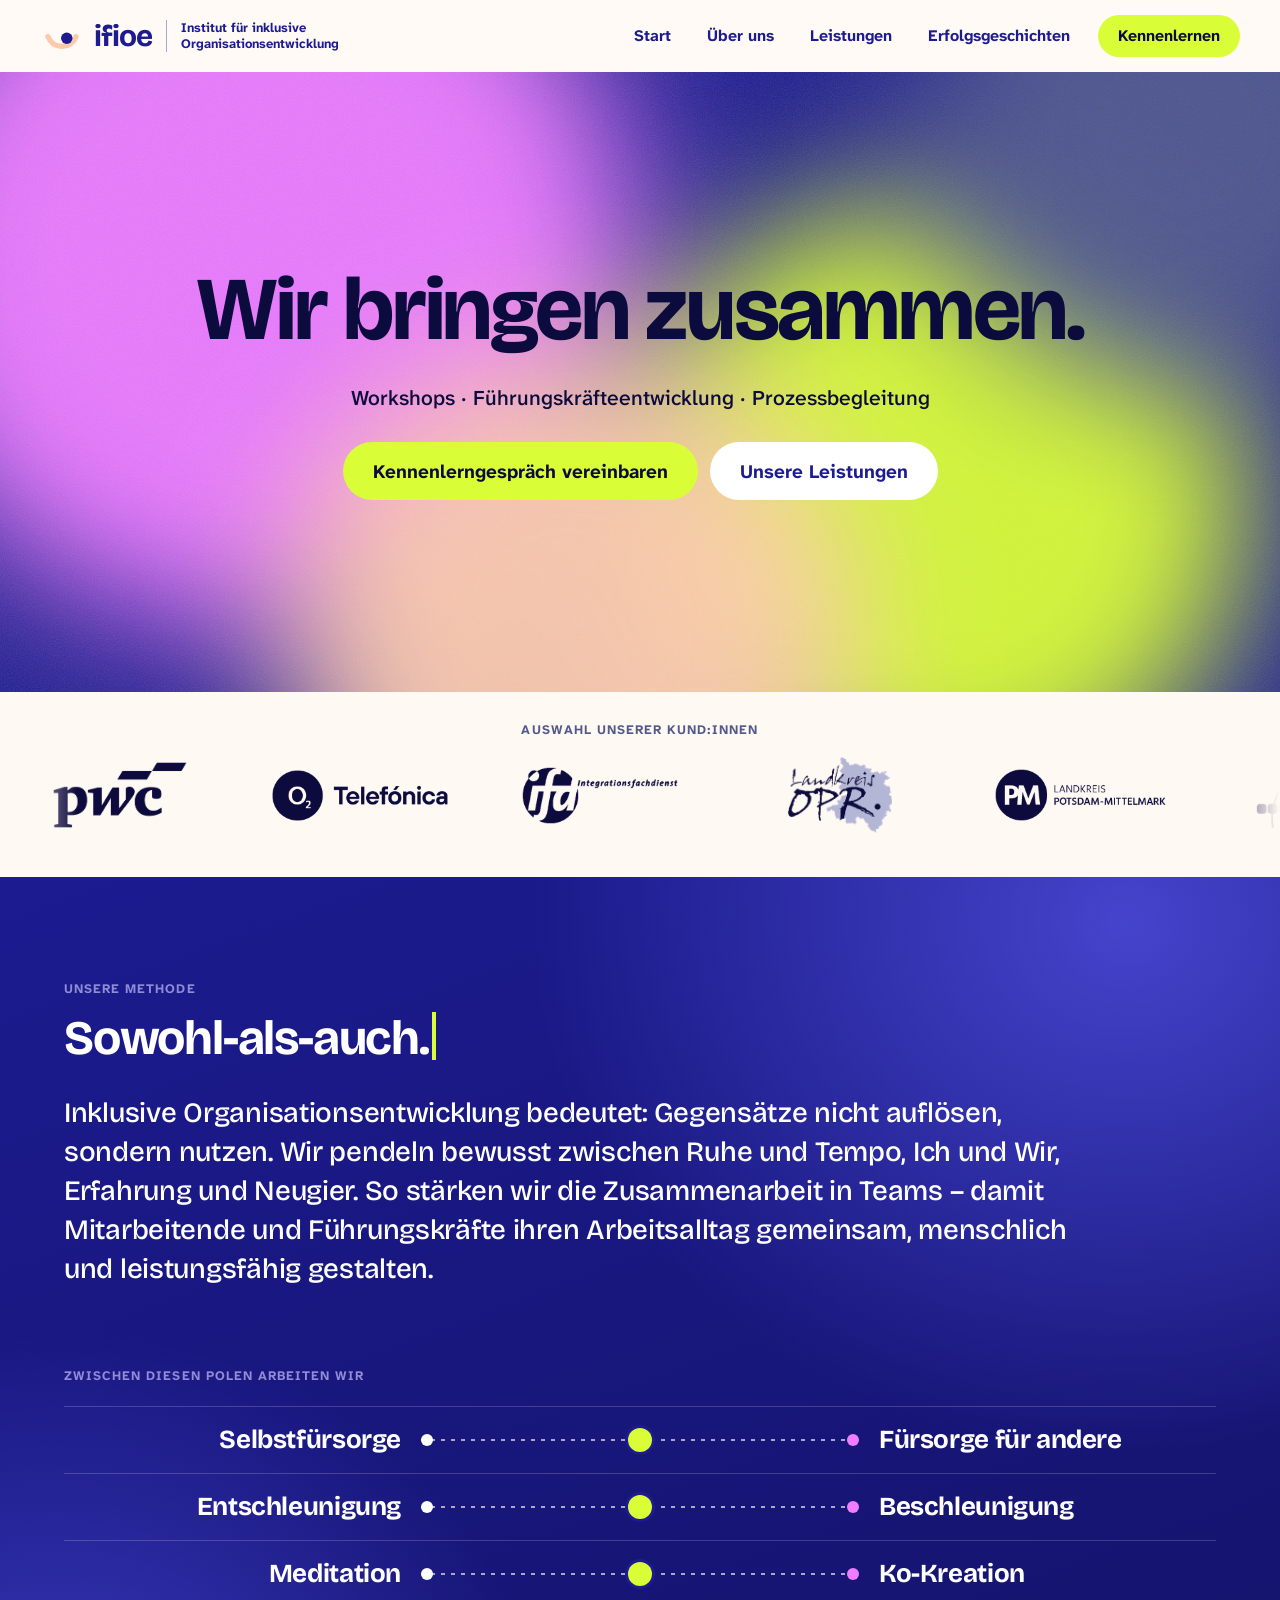
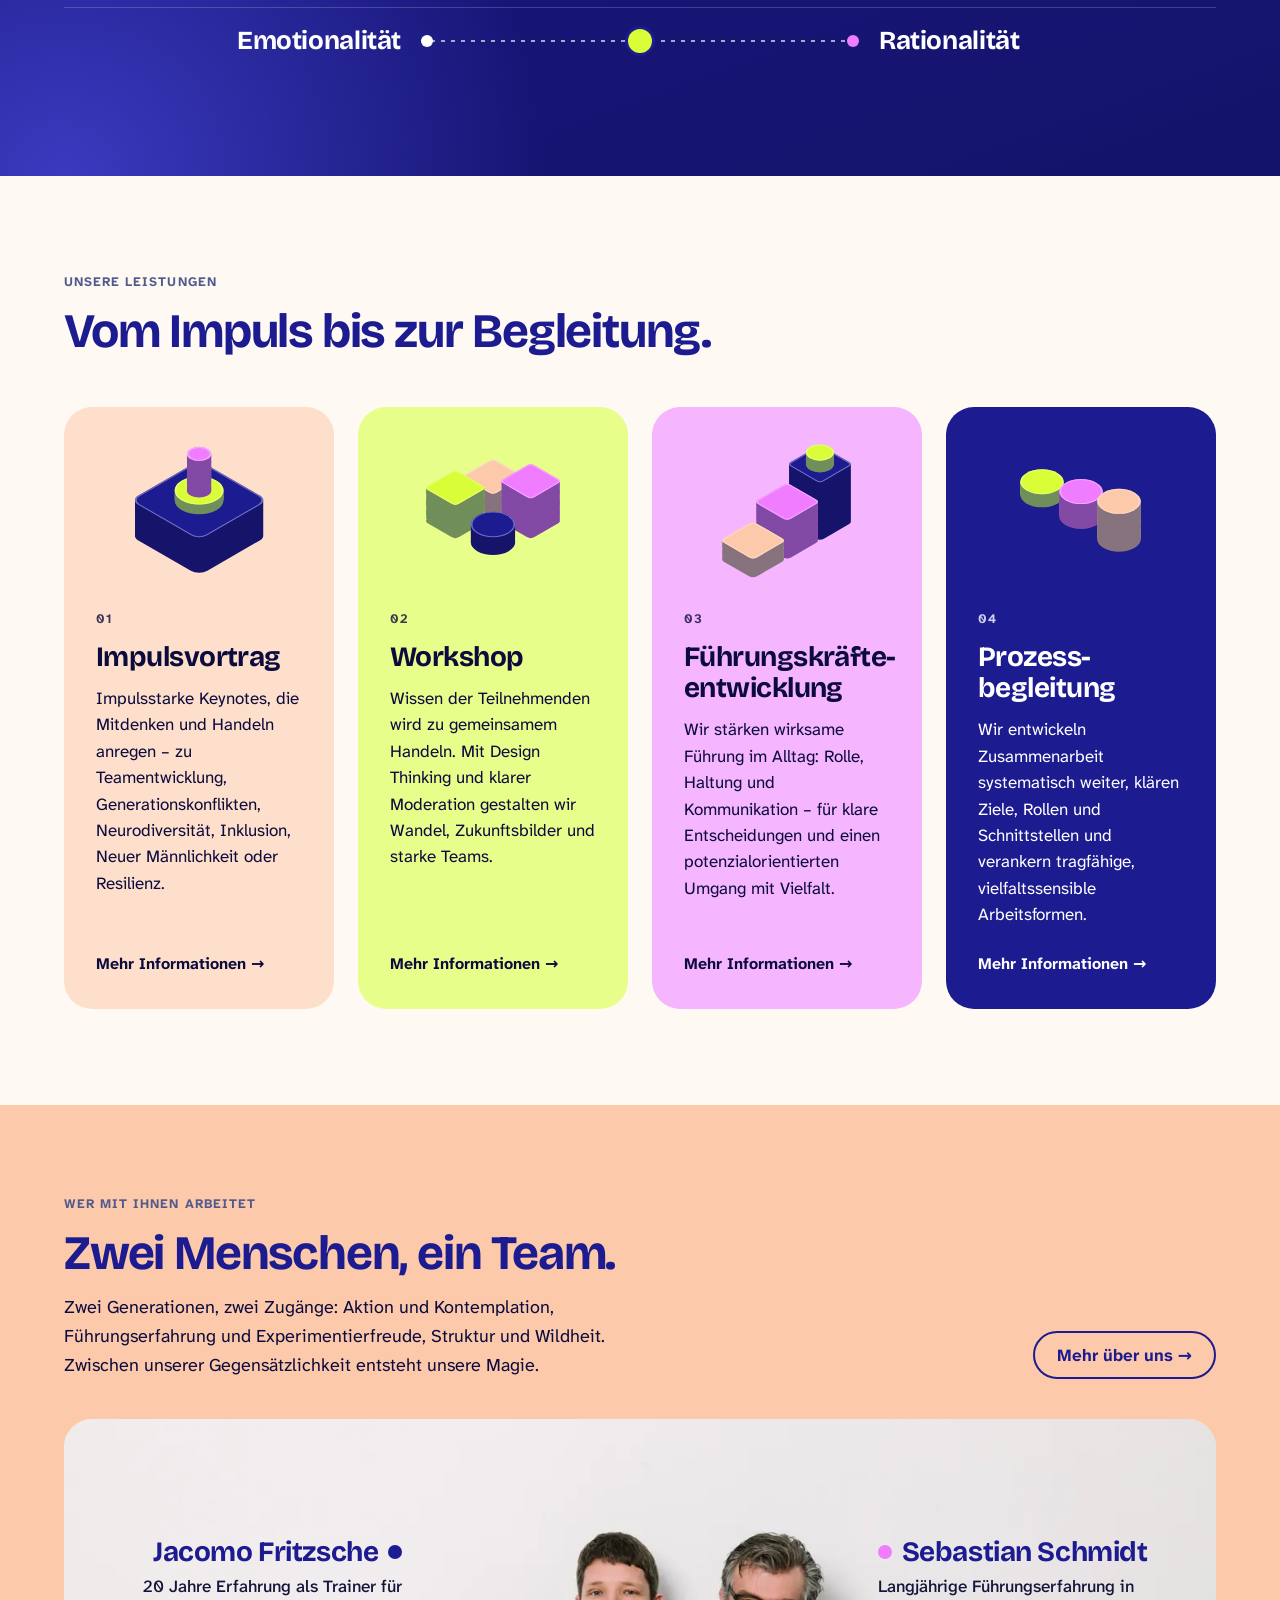
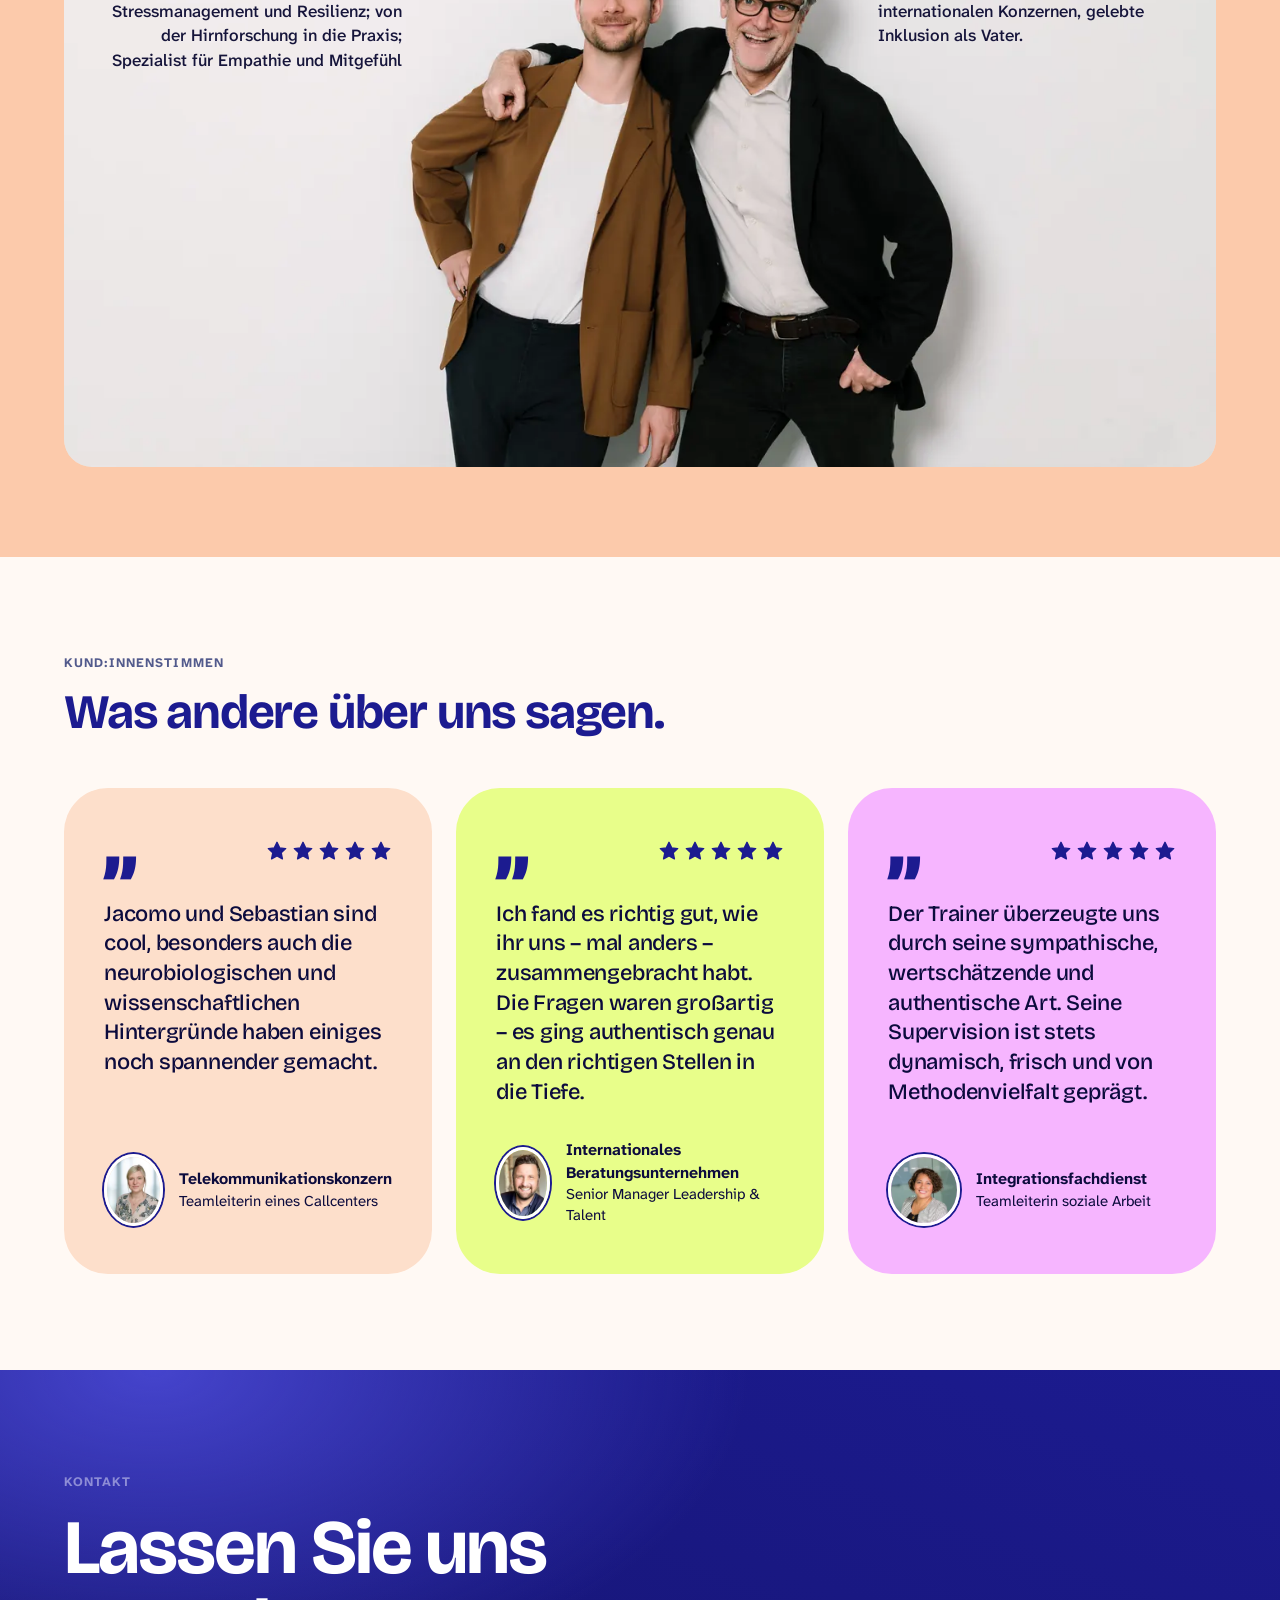
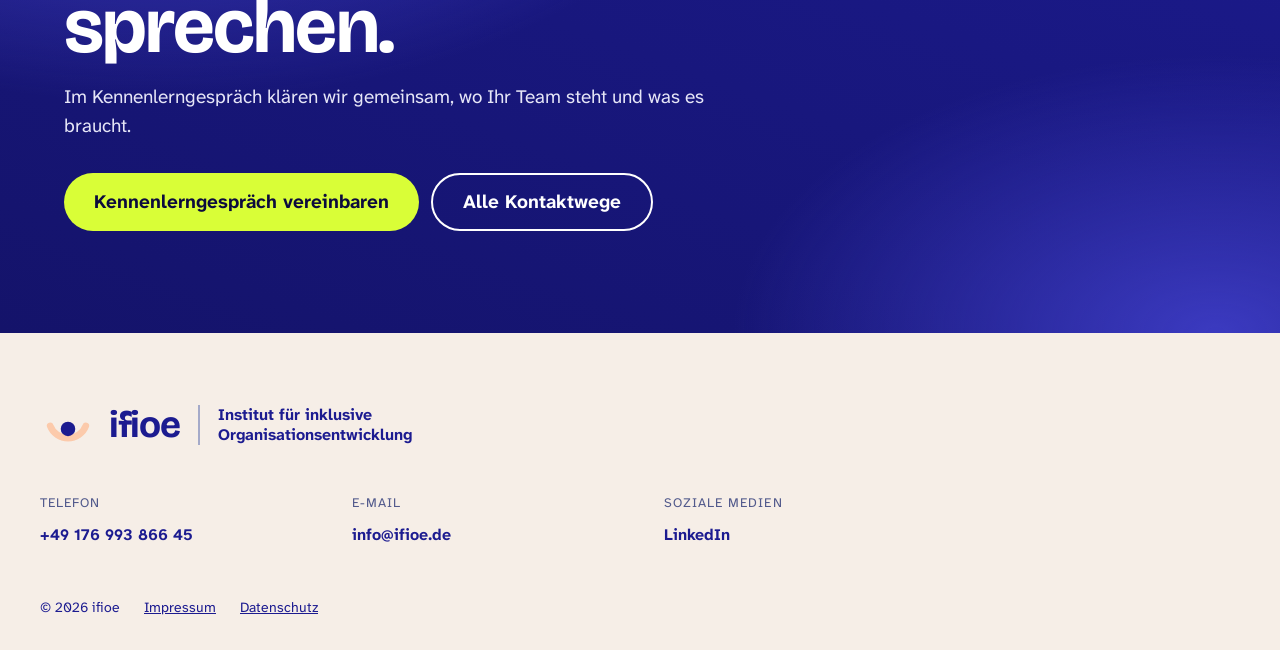
==== index.html @ b8baf7ce "Add files via upload" ====
<!DOCTYPE html>
<html lang="de">
<head>
<meta charset="utf-8">
<meta name="viewport" content="width=device-width, initial-scale=1, viewport-fit=cover">
<title>ifioe – Institut für inklusive Organisationsentwicklung</title>
<meta name="description" content="Workshops, Führungskräfteentwicklung und Prozessbegleitung: ifioe stärkt Zusammenarbeit in Teams – menschlich, inklusiv und neurowissenschaftlich fundiert.">
<link rel="canonical" href="https://ifioe.de/">
<meta name="theme-color" content="#FFF9F4">
<meta property="og:type" content="website">
<meta property="og:locale" content="de_DE">
<meta property="og:site_name" content="ifioe – Institut für inklusive Organisationsentwicklung">
<meta property="og:title" content="ifioe – Institut für inklusive Organisationsentwicklung">
<meta property="og:description" content="Workshops, Führungskräfteentwicklung und Prozessbegleitung: ifioe stärkt Zusammenarbeit in Teams – menschlich, inklusiv und neurowissenschaftlich fundiert.">
<meta property="og:url" content="https://ifioe.de/">
<meta property="og:image" content="https://ifioe.de/og-bild.jpg">
<meta property="og:image:width" content="1200">
<meta property="og:image:height" content="630">
<meta name="twitter:card" content="summary_large_image">
<link rel="icon" href="favicon.svg" type="image/svg+xml">
<link rel="icon" href="favicon-32.png" sizes="32x32" type="image/png">
<link rel="apple-touch-icon" href="apple-touch-icon.png">
<link rel="preload" href="fonts/bricolage-grotesque.woff2" as="font" type="font/woff2" crossorigin>
<link rel="preload" href="fonts/atkinson-hyperlegible-next.woff2" as="font" type="font/woff2" crossorigin>
<link rel="stylesheet" href="css/style.css">
<script>document.documentElement.className+=" js"</script>
<script src="js/main.js" defer></script>
</head>
<body>
<a class="skip" href="#inhalt">Zum Inhalt springen</a>
<div class="site-head">
<header class="site-head__bar">
<a class="brand" href="index.html" aria-label="ifioe – Institut für inklusive Organisationsentwicklung, zur Startseite"><span class="brand__mark"><svg width="44" height="44" viewBox="0 0 100 100" aria-hidden="true" focusable="false" data-logo-anim><path d="M18.2 51.6 A34 34 0 0 0 81.8 51.6" fill="none" stroke="#FCCAAB" stroke-width="12" stroke-linecap="round"/><circle class="ball" cx="50" cy="57" r="13" fill="#1C1B90"/></svg><span class="brand__word">ifioe</span></span><span class="brand__name"><span>Institut für inklusive</span><span>Organisationsentwicklung</span></span></a>
<nav class="nav" aria-label="Hauptmenü"><a href="index.html">Start</a><a href="ueber-uns.html">Über uns</a><a href="leistungen.html">Leistungen</a><a href="erfolgsgeschichten.html">Erfolgsgeschichten</a><a class="nav__cta" href="https://calendly.com/jacomofritzsche/ifioe-kennenlerngespraech" target="_blank" rel="noopener">Kennenlernen</a></nav>
<button type="button" class="menu-btn" aria-expanded="false" aria-controls="mobilmenue" aria-label="Menü öffnen"><svg class="i-open" width="22" height="22" viewBox="0 0 24 24" aria-hidden="true"><path d="M4 7h16M4 12h16M4 17h16" stroke="#fff" stroke-width="2.4" stroke-linecap="round"/></svg><svg class="i-close" style="display:none" width="22" height="22" viewBox="0 0 24 24" aria-hidden="true"><path d="M6 6l12 12M18 6L6 18" stroke="#fff" stroke-width="2.4" stroke-linecap="round"/></svg></button>
</header>
<nav class="mnav" id="mobilmenue" aria-label="Mobiles Menü"><a href="index.html" aria-current="page">Start</a><a href="ueber-uns.html">Über uns</a><a href="leistungen.html">Leistungen</a><a href="erfolgsgeschichten.html">Erfolgsgeschichten</a><a href="kontakt.html">Kontakt</a><a class="btn btn--lime" href="https://calendly.com/jacomofritzsche/ifioe-kennenlerngespraech" target="_blank" rel="noopener">Kennenlernen</a></nav>
</div>
<main id="inhalt">
<section class="hero" aria-label="Willkommen"><div class="mix mix--brand "><div class="mix__blobs" aria-hidden="true"><div class="mix__blob"></div><div class="mix__blob"></div><div class="mix__blob"></div><div class="mix__blob"></div><div class="mix__cursor"></div><div class="mix__grain"></div></div><div class="mix__content"><div class="hero__inner"><h1 aria-label="Wir bringen zusammen."><span class="assemble" aria-hidden="true"><span class="from-left">Wir</span> <span class="from-right">bringen</span> <span class="from-left">zusammen.</span></span></h1><p class="hero__sub"><span class="nw">Workshops ·</span> <span class="nw">Führungskräfteentwicklung ·</span> <span class="nw">Prozessbegleitung</span></p><div class="btn-row"><a class="btn btn--lime" href="https://calendly.com/jacomofritzsche/ifioe-kennenlerngespraech" target="_blank" rel="noopener">Kennenlerngespräch vereinbaren</a><a class="btn btn--white" href="leistungen.html">Unsere Leistungen</a></div></div></div></div></section><section class="logos" aria-label="Kund:innen"><div class="wrap eyebrow">Auswahl unserer Kund:innen</div><div class="marquee"><div class="marquee__track"><div class="marquee__item"><picture><source type="image/webp" srcset="bilder/logos/42780583.webp"><img src="bilder/logos/42780583.png" width="136" height="66" style="width:136px;height:66px" alt="Kundenlogo" loading="lazy" decoding="async"></picture></div><div class="marquee__item"><picture><source type="image/webp" srcset="bilder/logos/0fa2449b.webp"><img src="bilder/logos/0fa2449b.png" width="176" height="51" style="width:176px;height:51px" alt="Kundenlogo" loading="lazy" decoding="async"></picture></div><div class="marquee__item"><picture><source type="image/webp" srcset="bilder/logos/b6c5b4f5.webp"><img src="bilder/logos/b6c5b4f5.png" width="157" height="57" style="width:157px;height:57px" alt="Kundenlogo" loading="lazy" decoding="async"></picture></div><div class="marquee__item"><picture><source type="image/webp" srcset="bilder/logos/opr.webp"><img src="bilder/logos/opr.png" width="105" height="76" style="width:105px;height:76px" alt="Kundenlogo" loading="lazy" decoding="async"></picture></div><div class="marquee__item"><picture><source type="image/webp" srcset="bilder/logos/f6c396aa.webp"><img src="bilder/logos/f6c396aa.png" width="171" height="53" style="width:171px;height:53px" alt="Kundenlogo" loading="lazy" decoding="async"></picture></div><div class="marquee__item"><picture><source type="image/webp" srcset="bilder/logos/a66264f9.webp"><img src="bilder/logos/a66264f9.png" width="130" height="69" style="width:130px;height:69px" alt="Kundenlogo" loading="lazy" decoding="async"></picture></div><div class="marquee__item"><picture><source type="image/webp" srcset="bilder/logos/sfbb.webp"><img src="bilder/logos/sfbb.png" width="125" height="72" style="width:125px;height:72px" alt="Kundenlogo" loading="lazy" decoding="async"></picture></div><div class="marquee__item" aria-hidden="true"><picture><source type="image/webp" srcset="bilder/logos/42780583.webp"><img src="bilder/logos/42780583.png" width="136" height="66" style="width:136px;height:66px" alt="" loading="lazy" decoding="async"></picture></div><div class="marquee__item" aria-hidden="true"><picture><source type="image/webp" srcset="bilder/logos/0fa2449b.webp"><img src="bilder/logos/0fa2449b.png" width="176" height="51" style="width:176px;height:51px" alt="" loading="lazy" decoding="async"></picture></div><div class="marquee__item" aria-hidden="true"><picture><source type="image/webp" srcset="bilder/logos/b6c5b4f5.webp"><img src="bilder/logos/b6c5b4f5.png" width="157" height="57" style="width:157px;height:57px" alt="" loading="lazy" decoding="async"></picture></div><div class="marquee__item" aria-hidden="true"><picture><source type="image/webp" srcset="bilder/logos/opr.webp"><img src="bilder/logos/opr.png" width="105" height="76" style="width:105px;height:76px" alt="" loading="lazy" decoding="async"></picture></div><div class="marquee__item" aria-hidden="true"><picture><source type="image/webp" srcset="bilder/logos/f6c396aa.webp"><img src="bilder/logos/f6c396aa.png" width="171" height="53" style="width:171px;height:53px" alt="" loading="lazy" decoding="async"></picture></div><div class="marquee__item" aria-hidden="true"><picture><source type="image/webp" srcset="bilder/logos/a66264f9.webp"><img src="bilder/logos/a66264f9.png" width="130" height="69" style="width:130px;height:69px" alt="" loading="lazy" decoding="async"></picture></div><div class="marquee__item" aria-hidden="true"><picture><source type="image/webp" srcset="bilder/logos/sfbb.webp"><img src="bilder/logos/sfbb.png" width="125" height="72" style="width:125px;height:72px" alt="" loading="lazy" decoding="async"></picture></div><div class="marquee__item" aria-hidden="true"><picture><source type="image/webp" srcset="bilder/logos/42780583.webp"><img src="bilder/logos/42780583.png" width="136" height="66" style="width:136px;height:66px" alt="" loading="lazy" decoding="async"></picture></div><div class="marquee__item" aria-hidden="true"><picture><source type="image/webp" srcset="bilder/logos/0fa2449b.webp"><img src="bilder/logos/0fa2449b.png" width="176" height="51" style="width:176px;height:51px" alt="" loading="lazy" decoding="async"></picture></div><div class="marquee__item" aria-hidden="true"><picture><source type="image/webp" srcset="bilder/logos/b6c5b4f5.webp"><img src="bilder/logos/b6c5b4f5.png" width="157" height="57" style="width:157px;height:57px" alt="" loading="lazy" decoding="async"></picture></div><div class="marquee__item" aria-hidden="true"><picture><source type="image/webp" srcset="bilder/logos/opr.webp"><img src="bilder/logos/opr.png" width="105" height="76" style="width:105px;height:76px" alt="" loading="lazy" decoding="async"></picture></div><div class="marquee__item" aria-hidden="true"><picture><source type="image/webp" srcset="bilder/logos/f6c396aa.webp"><img src="bilder/logos/f6c396aa.png" width="171" height="53" style="width:171px;height:53px" alt="" loading="lazy" decoding="async"></picture></div><div class="marquee__item" aria-hidden="true"><picture><source type="image/webp" srcset="bilder/logos/a66264f9.webp"><img src="bilder/logos/a66264f9.png" width="130" height="69" style="width:130px;height:69px" alt="" loading="lazy" decoding="async"></picture></div><div class="marquee__item" aria-hidden="true"><picture><source type="image/webp" srcset="bilder/logos/sfbb.webp"><img src="bilder/logos/sfbb.png" width="125" height="72" style="width:125px;height:72px" alt="" loading="lazy" decoding="async"></picture></div><div class="marquee__item" aria-hidden="true"><picture><source type="image/webp" srcset="bilder/logos/42780583.webp"><img src="bilder/logos/42780583.png" width="136" height="66" style="width:136px;height:66px" alt="" loading="lazy" decoding="async"></picture></div><div class="marquee__item" aria-hidden="true"><picture><source type="image/webp" srcset="bilder/logos/0fa2449b.webp"><img src="bilder/logos/0fa2449b.png" width="176" height="51" style="width:176px;height:51px" alt="" loading="lazy" decoding="async"></picture></div><div class="marquee__item" aria-hidden="true"><picture><source type="image/webp" srcset="bilder/logos/b6c5b4f5.webp"><img src="bilder/logos/b6c5b4f5.png" width="157" height="57" style="width:157px;height:57px" alt="" loading="lazy" decoding="async"></picture></div><div class="marquee__item" aria-hidden="true"><picture><source type="image/webp" srcset="bilder/logos/opr.webp"><img src="bilder/logos/opr.png" width="105" height="76" style="width:105px;height:76px" alt="" loading="lazy" decoding="async"></picture></div><div class="marquee__item" aria-hidden="true"><picture><source type="image/webp" srcset="bilder/logos/f6c396aa.webp"><img src="bilder/logos/f6c396aa.png" width="171" height="53" style="width:171px;height:53px" alt="" loading="lazy" decoding="async"></picture></div><div class="marquee__item" aria-hidden="true"><picture><source type="image/webp" srcset="bilder/logos/a66264f9.webp"><img src="bilder/logos/a66264f9.png" width="130" height="69" style="width:130px;height:69px" alt="" loading="lazy" decoding="async"></picture></div><div class="marquee__item" aria-hidden="true"><picture><source type="image/webp" srcset="bilder/logos/sfbb.webp"><img src="bilder/logos/sfbb.png" width="125" height="72" style="width:125px;height:72px" alt="" loading="lazy" decoding="async"></picture></div></div></div></section><section class="method" aria-labelledby="methode-h">
<div class="wrap method__inner">
<div class="stack g12"><div class="eyebrow eyebrow--light">Unsere Methode</div>
<h2 class="h2" id="methode-h"><span class="tw" data-typewriter="Sowohl-als-auch."><span class="tw__ghost" aria-hidden="true">Sowohl-als-auch.</span><span class="tw__live" aria-hidden="true"><span class="tw__text">Sowohl-als-auch.</span><span class="tw__cursor"></span></span><span class="skip-sr" style="position:absolute;width:1px;height:1px;overflow:hidden;clip:rect(0 0 0 0)">Sowohl-als-auch.</span></span></h2></div>
<p class="method__text">Inklusive Organisationsentwicklung bedeutet: Gegensätze nicht auflösen, sondern nutzen. Wir pendeln bewusst zwischen Ruhe und Tempo, Ich und Wir, Erfahrung und Neugier. So stärken wir die Zusammenarbeit in Teams – damit Mitarbeitende und Führungskräfte ihren Arbeitsalltag gemeinsam, menschlich und leistungsfähig gestalten.</p>
<div><div class="eyebrow eyebrow--light poles__head">Zwischen diesen Polen arbeiten wir</div><div class="pole"><span class="pole__l">Selbstfürsorge</span><div class="track"><div class="track__line"></div><div class="track__end track__end--l"></div><div class="track__end track__end--r"></div><div class="track__run" style="animation-delay:-0.00s"><div class="track__dot"></div></div></div><span class="pole__r">Fürsorge für andere</span></div><div class="pole"><span class="pole__l">Entschleunigung</span><div class="track"><div class="track__line"></div><div class="track__end track__end--l"></div><div class="track__end track__end--r"></div><div class="track__run" style="animation-delay:-1.78s"><div class="track__dot"></div></div></div><span class="pole__r">Beschleunigung</span></div><div class="pole"><span class="pole__l">Meditation</span><div class="track"><div class="track__line"></div><div class="track__end track__end--l"></div><div class="track__end track__end--r"></div><div class="track__run" style="animation-delay:-3.44s"><div class="track__dot"></div></div></div><span class="pole__r">Ko-Kreation</span></div><div class="pole"><span class="pole__l">Emotionalität</span><div class="track"><div class="track__line"></div><div class="track__end track__end--l"></div><div class="track__end track__end--r"></div><div class="track__run" style="animation-delay:-5.00s"><div class="track__dot"></div></div></div><span class="pole__r">Rationalität</span></div></div>
</div></section><section class="wrap services" aria-labelledby="leistungen-h">
<div class="stack g12"><div class="eyebrow">Unsere Leistungen</div><h2 class="h2" id="leistungen-h">Vom Impuls bis zur Begleitung.</h2></div>
<div class="cards"><a class="card" href="leistungen.html#vortraege" style="background:#FDDFCB;color:#0C0B3D">
<div class="card__icon"><div data-iso="vortrag" data-size="150"></div></div>
<div class="card__body"><div class="card__n">01</div><h3 class="card__title">Impulsvortrag</h3><p class="card__text">Impulsstarke Keynotes, die Mitdenken und Handeln anregen – zu Teamentwicklung, Generationskonflikten, Neurodiversität, Inklusion, Neuer Männlichkeit oder Resilienz.</p><div class="card__more">Mehr Informationen →</div></div></a><a class="card" href="leistungen.html#workshop" style="background:#E8FE8A;color:#0C0B3D">
<div class="card__icon"><div data-iso="workshop" data-size="150"></div></div>
<div class="card__body"><div class="card__n">02</div><h3 class="card__title">Workshop</h3><p class="card__text">Wissen der Teilnehmenden wird zu gemeinsamem Handeln. Mit Design Thinking und klarer Moderation gestalten wir Wandel, Zukunftsbilder und starke Teams.</p><div class="card__more">Mehr Informationen →</div></div></a><a class="card" href="leistungen.html#fuehrung" style="background:#F6B5FF;color:#0C0B3D">
<div class="card__icon"><div data-iso="fuehrung" data-size="150"></div></div>
<div class="card__body"><div class="card__n">03</div><h3 class="card__title">Führungskräfte&shy;entwicklung</h3><p class="card__text">Wir stärken wirksame Führung im Alltag: Rolle, Haltung und Kommunikation – für klare Entscheidungen und einen potenzialorientierten Umgang mit Vielfalt.</p><div class="card__more">Mehr Informationen →</div></div></a><a class="card" href="leistungen.html#prozess" style="background:#1C1B90;color:#FFFFFF">
<div class="card__icon"><div data-iso="prozess" data-size="150"></div></div>
<div class="card__body"><div class="card__n">04</div><h3 class="card__title">Prozess&shy;begleitung</h3><p class="card__text">Wir entwickeln Zusammenarbeit systematisch weiter, klären Ziele, Rollen und Schnittstellen und verankern tragfähige, vielfaltssensible Arbeitsformen.</p><div class="card__more">Mehr Informationen →</div></div></a></div></section><section class="team" aria-labelledby="team-h">
<div class="wrap team__inner">
<div class="team__head"><div class="team__lead stack g12"><div class="eyebrow">Wer mit Ihnen arbeitet</div><h2 class="h2" id="team-h">Zwei Menschen, ein Team.</h2>
<p>Zwei Generationen, zwei Zugänge: Aktion und Kontemplation, Führungserfahrung und Experimentierfreude, Struktur und Wildheit. Zwischen unserer Gegensätzlichkeit entsteht unsere Magie.</p></div>
<a class="btn btn--outline btn--sm" href="ueber-uns.html">Mehr über uns →</a></div>
<figure class="team__fig"><div class="team__photo"><picture><source type="image/webp" srcset="bilder/team/team-800.webp 800w, bilder/team/team-1400.webp 1400w, bilder/team/team-2200.webp 2200w" sizes="(max-width: 1248px) 100vw, 1152px"><img src="bilder/team/team-800.jpg" srcset="bilder/team/team-800.jpg 800w, bilder/team/team-1400.jpg 1400w, bilder/team/team-2200.jpg 2200w" sizes="(max-width: 1248px) 100vw, 1152px" width="2200" height="1238" alt="Jacomo Fritzsche und Sebastian Schmidt" loading="lazy" decoding="async"></picture></div>
<div class="team__people">
<div class="team__who team__who--l fly fly--l"><div class="team__name"><i style="background:#1C1B90"></i><b>Jacomo Fritzsche</b></div><span>20 Jahre Erfahrung als Trainer für Stressmanagement und Resilienz; von der Hirnforschung in die Praxis; Spezialist für Empathie und Mitgefühl</span></div>
<div class="team__who team__who--r fly fly--r"><div class="team__name"><i style="background:#F07DFF"></i><b>Sebastian Schmidt</b></div><span>Langjährige Führungserfahrung in internationalen Konzernen, gelebte Inklusion als Vater.</span></div>
</div></figure>
</div></section><section class="wrap quotes" aria-labelledby="stimmen-h">
<div class="stack g12"><div class="eyebrow">Kund:innenstimmen</div><h2 class="h2" id="stimmen-h">Was andere über uns sagen.</h2></div>
<div class="quote-grid"><figure class="quote" style="background:#FDDFCB">
<div class="quote__top"><div class="quote__mark" aria-hidden="true">„</div><div class="quote__stars" role="img" aria-label="5 von 5 Sternen"><svg width="22" height="22" viewBox="0 0 24 24" aria-hidden="true"><path d="M12 2.5l2.9 6.1 6.6.8-4.9 4.6 1.3 6.6L12 17.3l-5.9 3.3 1.3-6.6-4.9-4.6 6.6-.8z" fill="#1C1B90" stroke="#1C1B90" stroke-width="1.5" stroke-linejoin="round"/></svg><svg width="22" height="22" viewBox="0 0 24 24" aria-hidden="true"><path d="M12 2.5l2.9 6.1 6.6.8-4.9 4.6 1.3 6.6L12 17.3l-5.9 3.3 1.3-6.6-4.9-4.6 6.6-.8z" fill="#1C1B90" stroke="#1C1B90" stroke-width="1.5" stroke-linejoin="round"/></svg><svg width="22" height="22" viewBox="0 0 24 24" aria-hidden="true"><path d="M12 2.5l2.9 6.1 6.6.8-4.9 4.6 1.3 6.6L12 17.3l-5.9 3.3 1.3-6.6-4.9-4.6 6.6-.8z" fill="#1C1B90" stroke="#1C1B90" stroke-width="1.5" stroke-linejoin="round"/></svg><svg width="22" height="22" viewBox="0 0 24 24" aria-hidden="true"><path d="M12 2.5l2.9 6.1 6.6.8-4.9 4.6 1.3 6.6L12 17.3l-5.9 3.3 1.3-6.6-4.9-4.6 6.6-.8z" fill="#1C1B90" stroke="#1C1B90" stroke-width="1.5" stroke-linejoin="round"/></svg><svg width="22" height="22" viewBox="0 0 24 24" aria-hidden="true"><path d="M12 2.5l2.9 6.1 6.6.8-4.9 4.6 1.3 6.6L12 17.3l-5.9 3.3 1.3-6.6-4.9-4.6 6.6-.8z" fill="#1C1B90" stroke="#1C1B90" stroke-width="1.5" stroke-linejoin="round"/></svg></div></div>
<blockquote>Jacomo und Sebastian sind cool, besonders auch die neurobiologischen und wissenschaftlichen Hintergründe haben einiges noch spannender gemacht.</blockquote>
<figcaption><picture><source type="image/webp" srcset="bilder/kunden/kundin-blond-160.webp"><img src="bilder/kunden/kundin-blond-160.jpg" width="72" height="72" alt="" loading="lazy" decoding="async"></picture><span><b>Telekommunikationskonzern</b>Teamleiterin eines Callcenters</span></figcaption></figure><figure class="quote" style="background:#E8FE8A">
<div class="quote__top"><div class="quote__mark" aria-hidden="true">„</div><div class="quote__stars" role="img" aria-label="5 von 5 Sternen"><svg width="22" height="22" viewBox="0 0 24 24" aria-hidden="true"><path d="M12 2.5l2.9 6.1 6.6.8-4.9 4.6 1.3 6.6L12 17.3l-5.9 3.3 1.3-6.6-4.9-4.6 6.6-.8z" fill="#1C1B90" stroke="#1C1B90" stroke-width="1.5" stroke-linejoin="round"/></svg><svg width="22" height="22" viewBox="0 0 24 24" aria-hidden="true"><path d="M12 2.5l2.9 6.1 6.6.8-4.9 4.6 1.3 6.6L12 17.3l-5.9 3.3 1.3-6.6-4.9-4.6 6.6-.8z" fill="#1C1B90" stroke="#1C1B90" stroke-width="1.5" stroke-linejoin="round"/></svg><svg width="22" height="22" viewBox="0 0 24 24" aria-hidden="true"><path d="M12 2.5l2.9 6.1 6.6.8-4.9 4.6 1.3 6.6L12 17.3l-5.9 3.3 1.3-6.6-4.9-4.6 6.6-.8z" fill="#1C1B90" stroke="#1C1B90" stroke-width="1.5" stroke-linejoin="round"/></svg><svg width="22" height="22" viewBox="0 0 24 24" aria-hidden="true"><path d="M12 2.5l2.9 6.1 6.6.8-4.9 4.6 1.3 6.6L12 17.3l-5.9 3.3 1.3-6.6-4.9-4.6 6.6-.8z" fill="#1C1B90" stroke="#1C1B90" stroke-width="1.5" stroke-linejoin="round"/></svg><svg width="22" height="22" viewBox="0 0 24 24" aria-hidden="true"><path d="M12 2.5l2.9 6.1 6.6.8-4.9 4.6 1.3 6.6L12 17.3l-5.9 3.3 1.3-6.6-4.9-4.6 6.6-.8z" fill="#1C1B90" stroke="#1C1B90" stroke-width="1.5" stroke-linejoin="round"/></svg></div></div>
<blockquote>Ich fand es richtig gut, wie ihr uns – mal anders – zusammengebracht habt. Die Fragen waren großartig – es ging authentisch genau an den richtigen Stellen in die Tiefe.</blockquote>
<figcaption><picture><source type="image/webp" srcset="bilder/kunden/kunde-bart-160.webp"><img src="bilder/kunden/kunde-bart-160.jpg" width="72" height="72" alt="" loading="lazy" decoding="async"></picture><span><b>Internationales Beratungsunternehmen</b>Senior Manager Leadership &amp; Talent</span></figcaption></figure><figure class="quote" style="background:#F6B5FF">
<div class="quote__top"><div class="quote__mark" aria-hidden="true">„</div><div class="quote__stars" role="img" aria-label="5 von 5 Sternen"><svg width="22" height="22" viewBox="0 0 24 24" aria-hidden="true"><path d="M12 2.5l2.9 6.1 6.6.8-4.9 4.6 1.3 6.6L12 17.3l-5.9 3.3 1.3-6.6-4.9-4.6 6.6-.8z" fill="#1C1B90" stroke="#1C1B90" stroke-width="1.5" stroke-linejoin="round"/></svg><svg width="22" height="22" viewBox="0 0 24 24" aria-hidden="true"><path d="M12 2.5l2.9 6.1 6.6.8-4.9 4.6 1.3 6.6L12 17.3l-5.9 3.3 1.3-6.6-4.9-4.6 6.6-.8z" fill="#1C1B90" stroke="#1C1B90" stroke-width="1.5" stroke-linejoin="round"/></svg><svg width="22" height="22" viewBox="0 0 24 24" aria-hidden="true"><path d="M12 2.5l2.9 6.1 6.6.8-4.9 4.6 1.3 6.6L12 17.3l-5.9 3.3 1.3-6.6-4.9-4.6 6.6-.8z" fill="#1C1B90" stroke="#1C1B90" stroke-width="1.5" stroke-linejoin="round"/></svg><svg width="22" height="22" viewBox="0 0 24 24" aria-hidden="true"><path d="M12 2.5l2.9 6.1 6.6.8-4.9 4.6 1.3 6.6L12 17.3l-5.9 3.3 1.3-6.6-4.9-4.6 6.6-.8z" fill="#1C1B90" stroke="#1C1B90" stroke-width="1.5" stroke-linejoin="round"/></svg><svg width="22" height="22" viewBox="0 0 24 24" aria-hidden="true"><path d="M12 2.5l2.9 6.1 6.6.8-4.9 4.6 1.3 6.6L12 17.3l-5.9 3.3 1.3-6.6-4.9-4.6 6.6-.8z" fill="#1C1B90" stroke="#1C1B90" stroke-width="1.5" stroke-linejoin="round"/></svg></div></div>
<blockquote>Der Trainer überzeugte uns durch seine sympathische, wertschätzende und authentische Art. Seine Supervision ist stets dynamisch, frisch und von Methodenvielfalt geprägt.</blockquote>
<figcaption><picture><source type="image/webp" srcset="bilder/kunden/kundin-locken-160.webp"><img src="bilder/kunden/kundin-locken-160.jpg" width="72" height="72" alt="" loading="lazy" decoding="async"></picture><span><b>Integrationsfachdienst</b>Teamleiterin soziale Arbeit</span></figcaption></figure></div></section><section class="cta-band" aria-labelledby="kontakt-h"><div class="wrap cta-band__inner">
<div class="stack g16" style="max-width:680px"><div class="eyebrow eyebrow--light">Kontakt</div><h2 id="kontakt-h">Lassen Sie uns sprechen.</h2><p>Im Kennenlerngespräch klären wir gemeinsam, wo Ihr Team steht und was es braucht.</p></div>
<div class="btn-row"><a class="btn btn--lime" href="https://calendly.com/jacomofritzsche/ifioe-kennenlerngespraech" target="_blank" rel="noopener">Kennenlerngespräch vereinbaren</a><a class="btn btn--ghost-light" href="kontakt.html">Alle Kontaktwege</a></div></div></section></main>
<footer class="site-foot">
<div class="site-foot__grid">
<div class="site-foot__brand" role="img" aria-label="ifioe – Institut für inklusive Organisationsentwicklung"><span class="brand__mark"><svg width="56" height="56" viewBox="0 0 100 100" aria-hidden="true" focusable="false"><path d="M18.2 51.6 A34 34 0 0 0 81.8 51.6" fill="none" stroke="#FCCAAB" stroke-width="12" stroke-linecap="round"/><circle class="ball" cx="50" cy="57" r="13" fill="#1C1B90"/></svg><span class="brand__word">ifioe</span></span><span class="brand__name"><span>Institut für inklusive</span><span>Organisationsentwicklung</span></span></div>
<div class="site-foot__col"><div class="k">Telefon</div><a href="tel:+4917699386645">+49 176 993 866 45</a></div>
<div class="site-foot__col"><div class="k">E-Mail</div><a href="mailto:info@ifioe.de">info@ifioe.de</a></div>
<div class="site-foot__col"><div class="k">Soziale Medien</div><a href="https://www.linkedin.com/company/103251415/" target="_blank" rel="noopener">LinkedIn</a></div>
</div>
<div class="site-foot__legal"><span>© 2026 ifioe</span><a href="impressum.html">Impressum</a><a href="impressum.html#datenschutz">Datenschutz</a></div>
</footer>
</body>
</html>
---- css/style.css ----
/* ifioe – Institut für inklusive Organisationsentwicklung */

@font-face{font-family:"Bricolage Grotesque";src:url("../fonts/bricolage-grotesque.woff2") format("woff2");font-weight:400 800;font-style:normal;font-display:swap}
@font-face{font-family:"Atkinson Hyperlegible Next";src:url("../fonts/atkinson-hyperlegible-next.woff2") format("woff2");font-weight:400 700;font-style:normal;font-display:swap}

:root{
  --ifi-peach:#FCCAAB;--ifi-lime:#D9FE37;--ifi-slate:#525A8C;--ifi-pink:#F07DFF;--ifi-navy:#1C1B90;
  --navy-100:#E6E6F7;--navy-300:#8E8DD6;--navy-500:#1C1B90;--navy-700:#14136A;--navy-900:#0C0B3D;
  --slate-100:#E9EAF2;--slate-300:#A5AAC9;--slate-500:#525A8C;--slate-700:#3A4068;--slate-900:#21253D;
  --peach-100:#FFF3EB;--peach-300:#FDDFCB;--peach-500:#FCCAAB;--peach-700:#D9875A;--peach-900:#8A4A28;
  --lime-100:#F7FFD6;--lime-300:#E8FE8A;--lime-500:#D9FE37;--lime-700:#9DBA14;--lime-900:#4F5E08;
  --pink-100:#FDEBFF;--pink-300:#F6B5FF;--pink-500:#F07DFF;--pink-700:#B63DC6;--pink-900:#6A1D75;
  --neutral-50:#FFF9F4;--neutral-100:#F6EEE7;--neutral-200:#E7DCD3;--neutral-500:#8A8799;--neutral-700:#5B5A75;--neutral-900:#15143A;
  --font-display:"Bricolage Grotesque","Atkinson Hyperlegible Next",system-ui,sans-serif;
  --font-body:"Atkinson Hyperlegible Next",system-ui,sans-serif;
  --shadow-md:0 4px 12px rgba(21,20,58,.07),0 12px 32px rgba(21,20,58,.07);
  --ease-out:cubic-bezier(.22,1,.36,1);--ease-soft:cubic-bezier(.45,0,.2,1);
  --gutter:24px;
}
*,*::before,*::after{box-sizing:border-box}
html{-webkit-text-size-adjust:100%;text-size-adjust:100%;scroll-behavior:smooth}
body{margin:0;font-family:var(--font-body);font-size:18px;line-height:1.6;color:#15143A;background:#FFF9F4;overflow-x:hidden}
img{max-width:100%;height:auto;display:block}
a{color:#1C1B90}a:hover{color:#14136A}
:focus-visible{outline:3px solid #F07DFF;outline-offset:3px}
::selection{background:#D9FE37;color:#0C0B3D}
h1,h2,h3{margin:0}
p{margin:0}
.skip{position:absolute;left:-9999px;top:8px;z-index:100;background:#D9FE37;color:#0C0B3D;padding:10px 16px;border-radius:999px;font-weight:700}
.skip:focus{left:8px}

.wrap{max-width:1200px;margin:0 auto;padding-left:var(--gutter);padding-right:var(--gutter)}
.eyebrow{font-size:13px;font-weight:700;letter-spacing:.08em;text-transform:uppercase;color:#525A8C}
.eyebrow--light{color:#8E8DD6}
.h1{font-family:var(--font-display);font-weight:700;font-size:clamp(32px,6vw,68px);hyphens:auto;-webkit-hyphens:auto;overflow-wrap:break-word;line-height:1.04;letter-spacing:-0.025em;color:#1C1B90;text-wrap:balance}
.h2{font-family:var(--font-display);font-weight:700;font-size:clamp(28px,4.4vw,48px);overflow-wrap:break-word;line-height:1.12;letter-spacing:-0.025em;color:#1C1B90;text-wrap:balance}
.stack{display:flex;flex-direction:column}
.nw{white-space:nowrap}
.g12{gap:12px}.g16{gap:16px}

/* Buttons */
.btn{display:inline-flex;align-items:center;justify-content:center;height:58px;padding:0 30px;border-radius:999px;font-weight:700;font-size:19px;line-height:1;text-decoration:none;white-space:nowrap;transition:background 150ms var(--ease-out),transform 150ms var(--ease-out)}
.btn:active{transform:scale(.97)}
.btn--lime{background:#D9FE37;color:#0C0B3D}.btn--lime:hover{background:#E8FE8A;color:#0C0B3D}
.btn--white{background:#fff;color:#1C1B90}.btn--white:hover{background:#FFF3EB;color:#1C1B90}
.btn--ghost-light{border:2px solid #fff;color:#fff}.btn--ghost-light:hover{background:#14136A;color:#fff}
.btn--navy{background:#1C1B90;color:#fff}.btn--navy:hover{background:#14136A;color:#fff}
.btn--outline{border:2px solid #1C1B90;color:#1C1B90}.btn--outline:hover{background:#E6E6F7;color:#1C1B90}
.btn--sm{height:48px;padding:0 22px;font-size:17px}
.btn--xs{height:40px;padding:0 16px;font-size:15px}
.btn-row{display:flex;gap:12px;flex-wrap:wrap}

/* Header */
.site-head{position:sticky;top:0;z-index:30;background:color-mix(in oklab,#FFF9F4 88%,transparent);backdrop-filter:blur(12px);-webkit-backdrop-filter:blur(12px);transition:background 260ms var(--ease-out),box-shadow 260ms var(--ease-out)}
.site-head.is-scrolled,.site-head.menu-open{background:#FFF9F4}
.site-head.menu-open{backdrop-filter:none;-webkit-backdrop-filter:none}
.site-head.is-scrolled{box-shadow:0 1px 0 #E7DCD3}
.site-head__bar{max-width:1248px;margin:0 auto;display:flex;align-items:center;justify-content:space-between;gap:24px;padding:14px 24px}
.brand{display:flex;align-items:center;text-decoration:none;min-width:0;color:#1C1B90}
.brand__mark{display:flex;align-items:center;gap:10px}
.brand__mark svg{display:block;flex:none;overflow:visible}
.brand__word{font-family:var(--font-display);font-weight:700;font-size:30px;line-height:.9;letter-spacing:-0.035em;color:#1C1B90}
.brand__name{margin-left:14px;padding-left:14px;border-left:1.5px solid #A5AAC9;display:flex;flex-direction:column;font-size:13px;font-weight:700;line-height:1.25;color:#1C1B90;white-space:nowrap}
.nav{display:flex;align-items:center;gap:4px}
.nav a{padding:10px 16px;border-radius:999px;font-weight:700;font-size:16px;line-height:1.2;text-decoration:none;white-space:nowrap;color:#1C1B90;transition:background 150ms var(--ease-out)}
.nav a:hover{background:#E9EAF2}
.nav a[aria-current="page"]{background:#D9FE37}
.nav .nav__cta{margin-left:8px;display:inline-flex;align-items:center;height:42px;padding:0 20px;background:#D9FE37;color:#0C0B3D}
.nav .nav__cta:hover{background:#E8FE8A}
.menu-btn{display:none;cursor:pointer;width:48px;height:48px;border-radius:50%;background:#1C1B90;color:#fff;border:0;align-items:center;justify-content:center;flex:none;padding:0}
.menu-btn svg{display:block}
.mnav{display:none;position:fixed;left:0;right:0;top:76px;bottom:0;background:#FFF9F4;padding:24px;flex-direction:column;gap:8px;overflow:auto}
.site-head.menu-open .mnav{display:flex}
.mnav a{padding:18px 0;border-bottom:1px solid #E7DCD3;font-family:var(--font-display);font-weight:700;font-size:32px;line-height:1.1;letter-spacing:-0.02em;color:#1C1B90;text-decoration:none}
.mnav a[aria-current="page"]{color:#0C0B3D;text-decoration:underline;text-decoration-color:#D9FE37;text-decoration-thickness:6px;text-underline-offset:6px}
.mnav .btn{margin-top:24px;align-self:flex-start;border-bottom:0;padding:0 30px;font-family:var(--font-body);font-size:19px;letter-spacing:0}
@media (max-width:999px){.brand__name{display:none}}
@media (max-width:759px){
  .nav{display:none}.menu-btn{display:flex}
  .brand__name{display:flex}
}
@media (max-width:399px){.brand__name{display:none}}
body.no-scroll{overflow:hidden}

/* Gradient (Hero, Kontakt) */
.mix{position:relative;overflow:hidden;isolation:isolate;background:var(--mix-base)}
.mix__blobs{position:absolute;inset:0;z-index:0}
.mix__blob{position:absolute;border-radius:50%;filter:blur(70px);opacity:.95;animation:var(--a) var(--d) var(--ease-soft) infinite}
.mix__blob:nth-child(1){width:60%;height:120%;left:-10%;top:-30%;background:var(--c1);--a:ifi-drift-a;--d:22s}
.mix__blob:nth-child(2){width:50%;height:100%;left:48%;top:20%;background:var(--c2);--a:ifi-drift-b;--d:22s}
.mix__blob:nth-child(3){width:45%;height:90%;left:22%;top:45%;background:var(--c3);--a:ifi-drift-c;--d:17.6s}
.mix__blob:nth-child(4){width:40%;height:80%;left:72%;top:-30%;background:var(--c4);--a:ifi-drift-d;--d:26.4s}
.mix__cursor{position:absolute;width:38%;aspect-ratio:1;left:70%;top:40%;transform:translate(-50%,-50%);border-radius:50%;background:var(--c1);filter:blur(70px);opacity:0;transition:left 1.2s var(--ease-out),top 1.2s var(--ease-out),opacity .8s}
.mix.is-hover .mix__cursor{opacity:.85}
.mix__grain{position:absolute;inset:0;opacity:.18;mix-blend-mode:overlay;background-image:url("data:image/svg+xml;utf8,<svg xmlns='http://www.w3.org/2000/svg' width='160' height='160'><filter id='n'><feTurbulence type='fractalNoise' baseFrequency='.9' numOctaves='2'/></filter><rect width='100%' height='100%' filter='url(%23n)'/></svg>")}
.mix__content{position:relative;z-index:1;height:100%}
.mix--brand{--mix-base:#1C1B90;--c1:#F07DFF;--c2:#D9FE37;--c3:#FCCAAB;--c4:#525A8C}
.mix--warm{--mix-base:#FCCAAB;--c1:#F07DFF;--c2:#D9FE37;--c3:#fff;--c4:#F6B5FF}
/* Auf kleinen Bildschirmen: weniger Unschärfe = flüssiger */
@media (max-width:759px){.mix__blob,.mix__cursor{filter:blur(48px)}}

@keyframes ifi-drift-a{0%{transform:translate(0,0) scale(1)}33%{transform:translate(18%,12%) scale(1.15)}66%{transform:translate(-8%,22%) scale(.9)}100%{transform:translate(0,0) scale(1)}}
@keyframes ifi-drift-b{0%{transform:translate(0,0) scale(1)}33%{transform:translate(-20%,-10%) scale(.9)}66%{transform:translate(10%,-18%) scale(1.2)}100%{transform:translate(0,0) scale(1)}}
@keyframes ifi-drift-c{0%{transform:translate(0,0) scale(1.1)}50%{transform:translate(-16%,14%) scale(.85)}100%{transform:translate(0,0) scale(1.1)}}
@keyframes ifi-drift-d{0%{transform:translate(0,0) rotate(0)}50%{transform:translate(14%,-16%) rotate(40deg)}100%{transform:translate(0,0) rotate(0)}}
@keyframes ifi-blink{0%{opacity:1}50%{opacity:0}}
@keyframes ifi-marquee{from{transform:translateX(0)}to{transform:translateX(-50%)}}
@keyframes ifi-pole{from{left:8%}to{left:92%}}

/* Hero */
.hero__inner{min-height:620px;max-width:1248px;margin:0 auto;padding:clamp(40px,7vw,96px) clamp(24px,5vw,72px);display:flex;flex-direction:column;justify-content:center;align-items:center;text-align:center;gap:28px}
.hero h1{margin:0 auto;max-width:1000px;font-family:var(--font-display);font-weight:700;font-size:clamp(48px,7vw,96px);line-height:1.02;letter-spacing:-0.025em;color:#0C0B3D;text-wrap:balance}
.hero__sub{margin:0 auto;max-width:640px;font-size:clamp(18px,1.8vw,21px);line-height:1.5;color:#0C0B3D;font-weight:500;text-wrap:pretty}
.hero .btn-row{justify-content:center}
.assemble span{display:inline-block;transition:transform 2.4s cubic-bezier(.22,1,.36,1),opacity 1.4s ease}
.js .assemble:not(.is-on) span{opacity:0}
.js .assemble:not(.is-on) span.from-left{transform:translateX(-60vw)}
.js .assemble:not(.is-on) span.from-right{transform:translateX(60vw)}
.assemble span:nth-child(2){transition-delay:.2s}.assemble span:nth-child(3){transition-delay:.4s}
@media (max-width:479px){.hero__inner{min-height:540px}.hero .btn{height:54px;padding:0 24px;font-size:17px;width:100%}.hero .btn-row{width:100%;flex-direction:column}}

/* Logos */
.logos{display:flex;flex-direction:column;gap:8px;padding:28px 0 0}
.logos--page{padding:96px 0}
.logos .eyebrow{text-align:center}
.logos--page .eyebrow{text-align:left}
.marquee{overflow:hidden;padding:8px 0;-webkit-mask-image:linear-gradient(90deg,transparent,#000 6%,#000 94%,transparent);mask-image:linear-gradient(90deg,transparent,#000 6%,#000 94%,transparent)}
.marquee__track{display:flex;width:max-content;animation:ifi-marquee 75s linear infinite;will-change:transform}
.marquee__item{flex:none;width:240px;height:76px;display:flex;align-items:center;justify-content:center}
.marquee__item img{object-fit:contain}
@media (max-width:759px){.marquee__item{width:180px;height:64px}.marquee__item img{transform:scale(.8)}}

/* Methode */
.method{margin-top:36px;color:#fff;background:radial-gradient(ellipse 75% 95% at 88% 5%,#4544CC 0%,transparent 62%),radial-gradient(ellipse 65% 85% at 5% 100%,#3B3AC0 0%,transparent 58%),linear-gradient(160deg,#1C1B90 0%,#14136A 100%)}
.method__inner{padding-top:clamp(64px,8vw,112px);padding-bottom:clamp(64px,8vw,112px);display:flex;flex-direction:column;gap:28px}
.method .h2{color:#fff}
.method__text{margin:0 0 48px;max-width:1040px;font-family:var(--font-display);font-weight:500;font-size:clamp(20px,2.2vw,28px);line-height:1.4;letter-spacing:-0.01em;color:#fff;text-wrap:pretty}
.tw{position:relative;display:block}
.tw__ghost{visibility:hidden}
.tw__live{position:absolute;inset:0}
.tw__cursor{display:inline-block;width:.08em;height:1em;margin-left:.06em;vertical-align:-0.12em;background:#D9FE37;animation:ifi-blink 1s steps(1) infinite}
.poles__head{padding-bottom:20px}
.pole{display:grid;grid-template-columns:minmax(0,1fr) minmax(80px,1.3fr) minmax(0,1fr);grid-template-areas:"l t r";align-items:center;gap:20px;padding:18px 0;border-top:1px solid rgba(255,255,255,.18)}
.pole__l,.pole__r{font-family:var(--font-display);font-weight:700;font-size:clamp(18px,2.2vw,26px);line-height:1.15;letter-spacing:-0.015em;color:#fff}
.pole__l{grid-area:l;text-align:right}.pole__r{grid-area:r}
.track{grid-area:t;position:relative;height:28px;width:100%;min-width:80px}
.track__line{position:absolute;left:0;right:0;top:13px;height:2px;background:repeating-linear-gradient(90deg,#A5AAC9 0 4px,transparent 4px 10px)}
.track__end{position:absolute;top:8px;width:12px;height:12px;border-radius:50%}
.track__end--l{left:0;background:#fff}.track__end--r{right:0;background:#F07DFF}
.track__run{position:absolute;inset:0}
.track.is-visible .track__dot{animation-play-state:running}
.track__dot{position:absolute;left:50%;top:2px;animation:ifi-pole 3.49s ease-in-out infinite alternate;animation-play-state:paused;animation-delay:inherit;width:24px;height:24px;border-radius:50%;background:#D9FE37;box-shadow:0 0 0 3px #1C1B90;transform:translateX(-50%)}
@media (max-width:599px){
  .pole{grid-template-columns:1fr 1fr;grid-template-areas:"l r" "t t";gap:12px 16px}
  .pole__l{text-align:left}.pole__r{text-align:right}
}

/* Leistungen-Kacheln */
.services{padding-top:96px;display:flex;flex-direction:column;gap:48px}
.cards{display:grid;grid-template-columns:repeat(auto-fit,minmax(min(100%,250px),1fr));gap:24px}
.card{display:flex;flex-direction:column;border-radius:28px;overflow:hidden;text-decoration:none;transition:transform 260ms var(--ease-out),box-shadow 260ms var(--ease-out)}
.card:hover{transform:translateY(-3px);box-shadow:var(--shadow-md)}
.card__icon{display:flex;align-items:center;justify-content:center;padding:28px 24px 0}
.card__body{padding:24px 32px 32px;display:flex;flex-direction:column;gap:12px;flex:1}
.card__n{font-size:13px;font-weight:700;letter-spacing:.08em;text-transform:uppercase;opacity:.8}
.card__title{font-family:var(--font-display);font-weight:700;font-size:28px;line-height:1.12;letter-spacing:-0.02em;hyphens:manual}
.card__text{font-size:17px;line-height:1.55;text-wrap:pretty}
.card__more{margin-top:auto;padding-top:12px;font-weight:700;font-size:16px}

/* Isometrische Icons */
.iso{position:relative;flex:none;display:flex;align-items:center;justify-content:center}
.iso__frame{position:absolute;inset:4%;border:3px solid;border-radius:58% 42% 55% 45% / 42% 58% 45% 55%;background:color-mix(in oklab,#fff 70%,transparent)}
.iso__stage{position:relative;flex:none;transform-origin:center}
.iso__group{position:absolute;inset:0}
.iso__layer{position:absolute}

/* Team (Start) */
.team{margin-top:96px;background:#FCCAAB}
.team__inner{padding-top:clamp(56px,7vw,96px);padding-bottom:clamp(56px,7vw,96px);display:flex;flex-direction:column;gap:40px}
.team__head{display:flex;flex-wrap:wrap;justify-content:space-between;align-items:flex-end;gap:24px}
.team__lead{max-width:620px}
.team__lead p{font-size:18px;line-height:1.6;color:#0C0B3D;text-wrap:pretty}
.team__fig{margin:0;position:relative}
.team__photo{position:relative;border-radius:28px;overflow:hidden;background:#FDDFCB;aspect-ratio:16/9;min-height:420px}
.team__photo img{position:absolute;inset:0;width:100%;height:100%;object-fit:cover;object-position:55% 32%}
.team__who{position:absolute;top:18%;width:min(30%,300px);display:flex;flex-direction:column;gap:6px}
.team__who--l{left:clamp(16px,3vw,48px);text-align:right;align-items:flex-end}
.team__who--r{right:clamp(16px,3vw,48px);text-align:left;align-items:flex-start}
.team__name{display:flex;align-items:center;gap:10px}
.team__who--l .team__name{flex-direction:row-reverse}
.team__name i{width:14px;height:14px;border-radius:50%;flex:none}
.team__name b{font-family:var(--font-display);font-size:clamp(20px,2.2vw,28px);line-height:1.15;letter-spacing:-0.015em;color:#1C1B90}
.team__who span{font-size:clamp(14px,1.35vw,17px);line-height:1.45;color:#15143A;font-weight:500}
.fly{transition:transform 1.6s cubic-bezier(.22,1,.36,1),opacity 1s ease}
.js .fly:not(.is-on){opacity:0}
.js .fly--l:not(.is-on){transform:translateX(-40vw)}
.js .fly--r:not(.is-on){transform:translateX(40vw)}
.fly--r{transition-delay:.2s}
@media (max-width:899px){
  .team__photo{aspect-ratio:4/3;min-height:0}
  .team__photo img{object-position:52% 25%}
  .team__who{position:static;width:auto}
  .team__who--l,.team__who--r{text-align:left;align-items:flex-start}
  .team__who--l .team__name{flex-direction:row}
  .team__people{display:grid;grid-template-columns:repeat(auto-fit,minmax(220px,1fr));gap:20px 32px;margin-top:20px}
  .js .fly:not(.is-on){transform:none;opacity:1}
}
@media (min-width:900px){.team__people{display:contents}}

/* Kundenstimmen */
.quotes{padding-top:96px;padding-bottom:96px;display:flex;flex-direction:column;gap:48px}
.quote-grid{display:grid;grid-template-columns:repeat(auto-fit,minmax(min(100%,320px),1fr));gap:24px;align-items:stretch}
.quote{margin:0;border-radius:44px;padding:48px 40px;display:flex;flex-direction:column;gap:24px;color:#0C0B3D}
.quote__top{display:flex;align-items:flex-start;justify-content:space-between;gap:16px;margin:-40px 0 -8px}
.quote__mark{font-family:var(--font-display);font-weight:800;font-size:88px;line-height:1;color:#1C1B90}
.quote__stars{display:flex;gap:4px;margin-top:44px}
.quote blockquote{margin:0;font-family:var(--font-display);font-weight:500;font-size:22px;line-height:1.35;letter-spacing:-0.01em;text-wrap:pretty}
.quote figcaption{display:flex;align-items:center;gap:16px;margin-top:auto;padding-top:8px;font-size:15px;line-height:1.4}
.quote figcaption img{flex:none;width:72px;height:72px;border-radius:50%;object-fit:cover;border:3px solid #fff;box-shadow:0 0 0 2px #1C1B90}
.quote figcaption b{display:block;font-size:16px}
@media (max-width:479px){.quote{padding:44px 28px 32px;border-radius:32px}.quote blockquote{font-size:20px}}

/* Abschluss-Band */
.cta-band{background:radial-gradient(ellipse 75% 95% at 12% 0%,#4544CC 0%,transparent 62%),radial-gradient(ellipse 65% 85% at 95% 100%,#3B3AC0 0%,transparent 58%),linear-gradient(200deg,#1C1B90 0%,#14136A 100%)}
.cta-band__inner{padding-top:clamp(64px,8vw,112px);padding-bottom:clamp(64px,8vw,112px);display:flex;flex-wrap:wrap;align-items:flex-end;justify-content:space-between;gap:32px}
.cta-band h2{font-family:var(--font-display);font-weight:700;font-size:clamp(40px,6vw,80px);line-height:1.02;letter-spacing:-0.025em;color:#fff}
.cta-band p{font-size:19px;line-height:1.55;color:#E6E6F7}
@media (max-width:479px){.cta-band .btn-row{width:100%;flex-direction:column}.cta-band .btn{width:100%;height:54px;font-size:17px}}

/* Unterseiten */
.page-intro{padding-top:72px;padding-bottom:64px}
@media (max-width:599px){.page-intro{padding-top:48px;padding-bottom:40px}}
.intro-split{display:flex;flex-wrap:wrap;gap:32px 64px}
.intro-split>div{flex:1 1 300px}
.intro-split>p{flex:1.4 1 420px;align-self:end;font-size:21px;line-height:1.6;text-wrap:pretty}
@media (max-width:599px){.intro-split>p{font-size:19px;flex-basis:100%}}

/* Über uns */
.people{padding-bottom:96px;display:flex;flex-direction:column;gap:24px}
.person{display:flex;flex-wrap:wrap;gap:40px 64px;align-items:center;border-radius:44px;padding:clamp(20px,4vw,48px)}
.person picture{flex:0 1 340px;min-width:240px}
.person img{width:100%;aspect-ratio:4/5;object-fit:cover;border-radius:28px}
.person__text{flex:1.4 1 380px;display:flex;flex-direction:column;gap:16px;color:#0C0B3D}
.person__text p{font-size:18px;line-height:1.6;text-wrap:pretty}
@media (max-width:599px){.person{border-radius:32px;gap:24px}.person picture{flex-basis:100%;min-width:0}.person__text{flex-basis:100%}}

/* Leistungen-Detail */
.details{display:flex;flex-direction:column;gap:48px}
.detail{display:flex;flex-wrap:wrap;gap:32px 64px;align-items:center;scroll-margin-top:96px}
.detail__visual{flex:1 1 320px;position:relative;min-height:320px;border-radius:44px;padding:32px 36px;display:flex;flex-direction:column;justify-content:flex-end;overflow:hidden}
.detail__icon{position:absolute;top:20px;right:20px}
.detail__n{position:relative;font-family:var(--font-display);font-weight:700;font-size:120px;line-height:.9;letter-spacing:-0.04em}
.detail__text{flex:1.4 1 420px;display:flex;flex-direction:column;gap:16px;align-items:flex-start}
.detail__text h2{font-family:var(--font-display);font-weight:700;font-size:36px;line-height:1.12;letter-spacing:-0.02em;color:#1C1B90}
.detail__text p{font-size:18px;line-height:1.6;text-wrap:pretty}
.tags{display:flex;gap:8px;flex-wrap:wrap;list-style:none;margin:0;padding:0}
.tags li{display:inline-flex;align-items:center;height:30px;padding:0 14px;border-radius:999px;border:1.5px solid #8E8DD6;color:#1C1B90;font-size:14px;font-weight:700;line-height:1}
@media (max-width:599px){
  .detail__visual{min-height:240px;border-radius:32px;flex-basis:100%}
  .detail__text{flex-basis:100%}
  .detail__n{font-size:96px}
  .detail__icon{top:12px;right:12px;transform:scale(.72);transform-origin:top right}
  .detail__text h2{font-size:30px}
}

/* Erfolgsgeschichten */
.stories{padding-bottom:96px;display:flex;flex-direction:column;gap:96px}
.story{display:flex;flex-wrap:wrap;gap:40px 64px;align-items:flex-start}
.story__aside{flex:1 1 340px;display:flex;flex-direction:column;gap:24px}
.story__aside img{width:100%;aspect-ratio:4/3;object-fit:cover;border-radius:44px}
.story__quote{margin:0;border-radius:44px;padding:40px 36px;display:flex;flex-direction:column;gap:20px;color:#0C0B3D}
.story__quote .quote__mark{margin:-40px 0 -8px}
.story__quote blockquote{margin:0;font-family:var(--font-display);font-weight:500;font-size:22px;line-height:1.35;letter-spacing:-0.01em;text-wrap:pretty}
.story__main{flex:1.4 1 420px;display:flex;flex-direction:column;gap:24px}
.story__main h2{font-family:var(--font-display);font-weight:700;font-size:clamp(28px,3.6vw,40px);line-height:1.12;letter-spacing:-0.025em;color:#1C1B90;text-wrap:balance}
.steps{list-style:none;margin:0;padding:0;display:flex;flex-direction:column}
.step{display:grid;grid-template-columns:48px minmax(0,1fr);gap:20px}
.step__rail{display:flex;flex-direction:column;align-items:center}
.step__n{flex:none;width:48px;height:48px;border-radius:50%;display:flex;align-items:center;justify-content:center;font-family:var(--font-display);font-weight:700;font-size:20px;line-height:1}
.step__line{flex:1;width:2px;min-height:16px;background:#E7DCD3}
.step:last-child .step__line{background:transparent}
.step__body{display:flex;flex-direction:column;gap:6px;padding:10px 0 28px}
.step__body h3{font-family:var(--font-display);font-weight:700;font-size:21px;line-height:1.2;letter-spacing:-0.01em;color:#1C1B90}
.step__body p{font-size:17px;line-height:1.6;text-wrap:pretty}
@media (max-width:599px){
  .stories{gap:72px}
  .story__aside,.story__main{flex-basis:100%}
  .story__aside img,.story__quote{border-radius:32px}
  .story__quote{padding:40px 28px 28px}
  .story__quote blockquote{font-size:20px}
  .step{grid-template-columns:40px minmax(0,1fr);gap:16px}
  .step__n{width:40px;height:40px;font-size:18px}
}

/* Kontakt */
.contact{max-width:1248px;margin:0 auto;padding:24px 12px 96px;display:flex;flex-wrap:wrap;gap:24px;align-items:stretch}
.contact__hero{flex:1 1 380px;min-height:560px;display:flex;flex-direction:column;border-radius:44px}
.contact__hero .mix__content{flex:1;min-height:560px;padding:clamp(32px,5vw,56px);display:flex;flex-direction:column;justify-content:space-between;gap:40px;color:#0C0B3D}
.contact__hero h1{font-family:var(--font-display);font-weight:700;font-size:clamp(40px,5.6vw,68px);line-height:1.04;letter-spacing:-0.025em;color:#0C0B3D}
.contact__hero p{font-size:19px;line-height:1.55;max-width:420px}
.contact__hero p.small{font-size:17px}
.contact__side{flex:1 1 420px;display:flex;flex-direction:column;gap:16px;min-width:0}
.tile{border-radius:28px;padding:28px 32px;display:flex;flex-direction:column;gap:10px;color:#0C0B3D;min-width:0}
.tile__k{font-size:13px;font-weight:700;letter-spacing:.08em;text-transform:uppercase}
.tile__v{font-family:var(--font-display);font-weight:700;font-size:28px;line-height:1.12;letter-spacing:-0.02em}
.tile__v--sm{font-size:22px;overflow-wrap:anywhere}
.tile__v a{color:#0C0B3D;text-decoration:none}
.tile p{font-size:17px;line-height:1.5}
.tile .btn{align-self:flex-start}
.tile-row{display:flex;flex-wrap:wrap;gap:16px}
.tile-row>.tile{flex:1 1 180px}
.direct{background:#fff;border:1px solid #E7DCD3;border-radius:28px;padding:20px 32px 8px}
.direct .eyebrow{padding-bottom:8px}
.direct__p{display:flex;flex-direction:column;gap:4px;padding:16px 0;border-top:1px solid #E7DCD3}
.direct__p>span{font-weight:700;font-size:17px;color:#15143A}
.direct__p div{display:flex;gap:16px;flex-wrap:wrap;font-size:16px}
.direct__p a{font-weight:700}
@media (max-width:599px){
  .contact{padding:16px 12px 72px}
  .contact__hero,.contact__hero .mix__content{flex:1;min-height:440px}
  .contact__hero{border-radius:32px}
  .tile{padding:24px}
  .direct{padding:16px 24px 4px}
}

/* Impressum */
.legal{max-width:820px;margin:0 auto;padding:72px 24px 96px;display:flex;flex-direction:column;gap:32px}
.legal section{display:flex;flex-direction:column;gap:8px;padding-top:24px;border-top:1px solid #E7DCD3}
.legal h2{font-family:var(--font-display);font-weight:700;font-size:24px;line-height:1.2;letter-spacing:-0.01em;color:#1C1B90}
.legal p{font-size:16px;line-height:1.6;white-space:pre-line;text-wrap:pretty;color:#15143A;overflow-wrap:anywhere}
@media (max-width:599px){.legal{padding-top:48px}}

/* Footer */
.site-foot{background:#F6EEE7;color:#1C1B90;padding:64px 24px 32px;font-size:16px}
.site-foot__grid{max-width:1200px;margin:0 auto;display:grid;grid-template-columns:repeat(auto-fit,minmax(220px,1fr));gap:40px 48px;align-items:start}
.site-foot__brand{grid-column:1/-1;display:flex;flex-wrap:wrap;align-items:center;gap:12px 0}
.site-foot__brand .brand__word{font-size:37px}
.site-foot__brand .brand__mark{gap:13px}
.site-foot__brand .brand__name{display:flex;margin-left:18px;padding-left:18px;border-left-width:2px;font-size:16px}
.site-foot__col{display:flex;flex-direction:column;gap:8px}
.site-foot__col .k{font-size:13px;letter-spacing:.08em;text-transform:uppercase;color:#525A8C}
.site-foot__col a{color:#1C1B90;text-decoration:none;font-weight:700}
.site-foot__legal{max-width:1200px;margin:48px auto 0;display:flex;gap:24px;flex-wrap:wrap;font-size:14px}
.site-foot__legal a{color:inherit}
@media (max-width:459px){.site-foot__brand .brand__name{margin-left:0;padding-left:0;border-left:0;flex-basis:100%;font-size:15px}}

/* 404 */
.notfound{padding:120px 24px;text-align:center;display:flex;flex-direction:column;gap:24px;align-items:center}

@media (prefers-reduced-motion:reduce){
  *,*::before,*::after{animation-duration:.01ms!important;animation-iteration-count:1!important;transition-duration:.01ms!important;transition-delay:0s!important}
  html{scroll-behavior:auto}
  .mix__blob,.marquee__track,.track__run{animation:none!important}
  .track__dot{animation:none!important;left:50%}
}
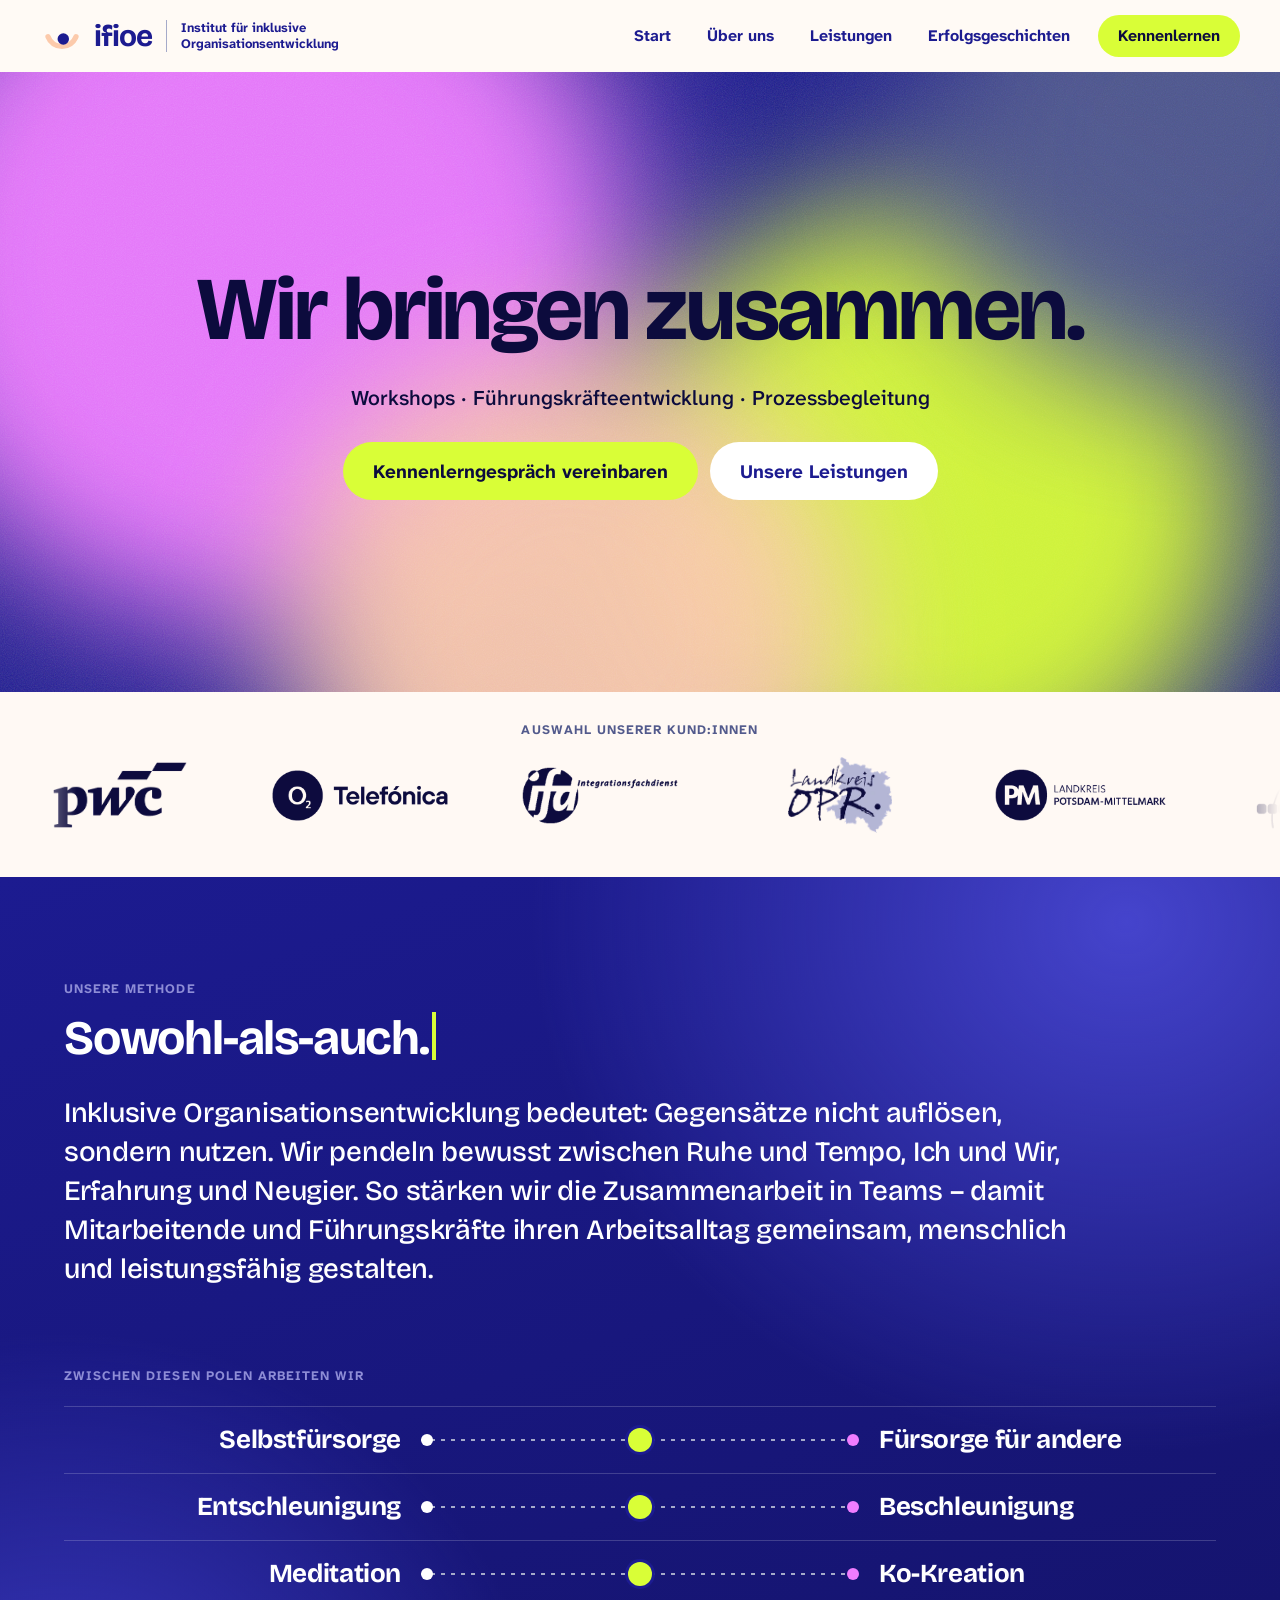
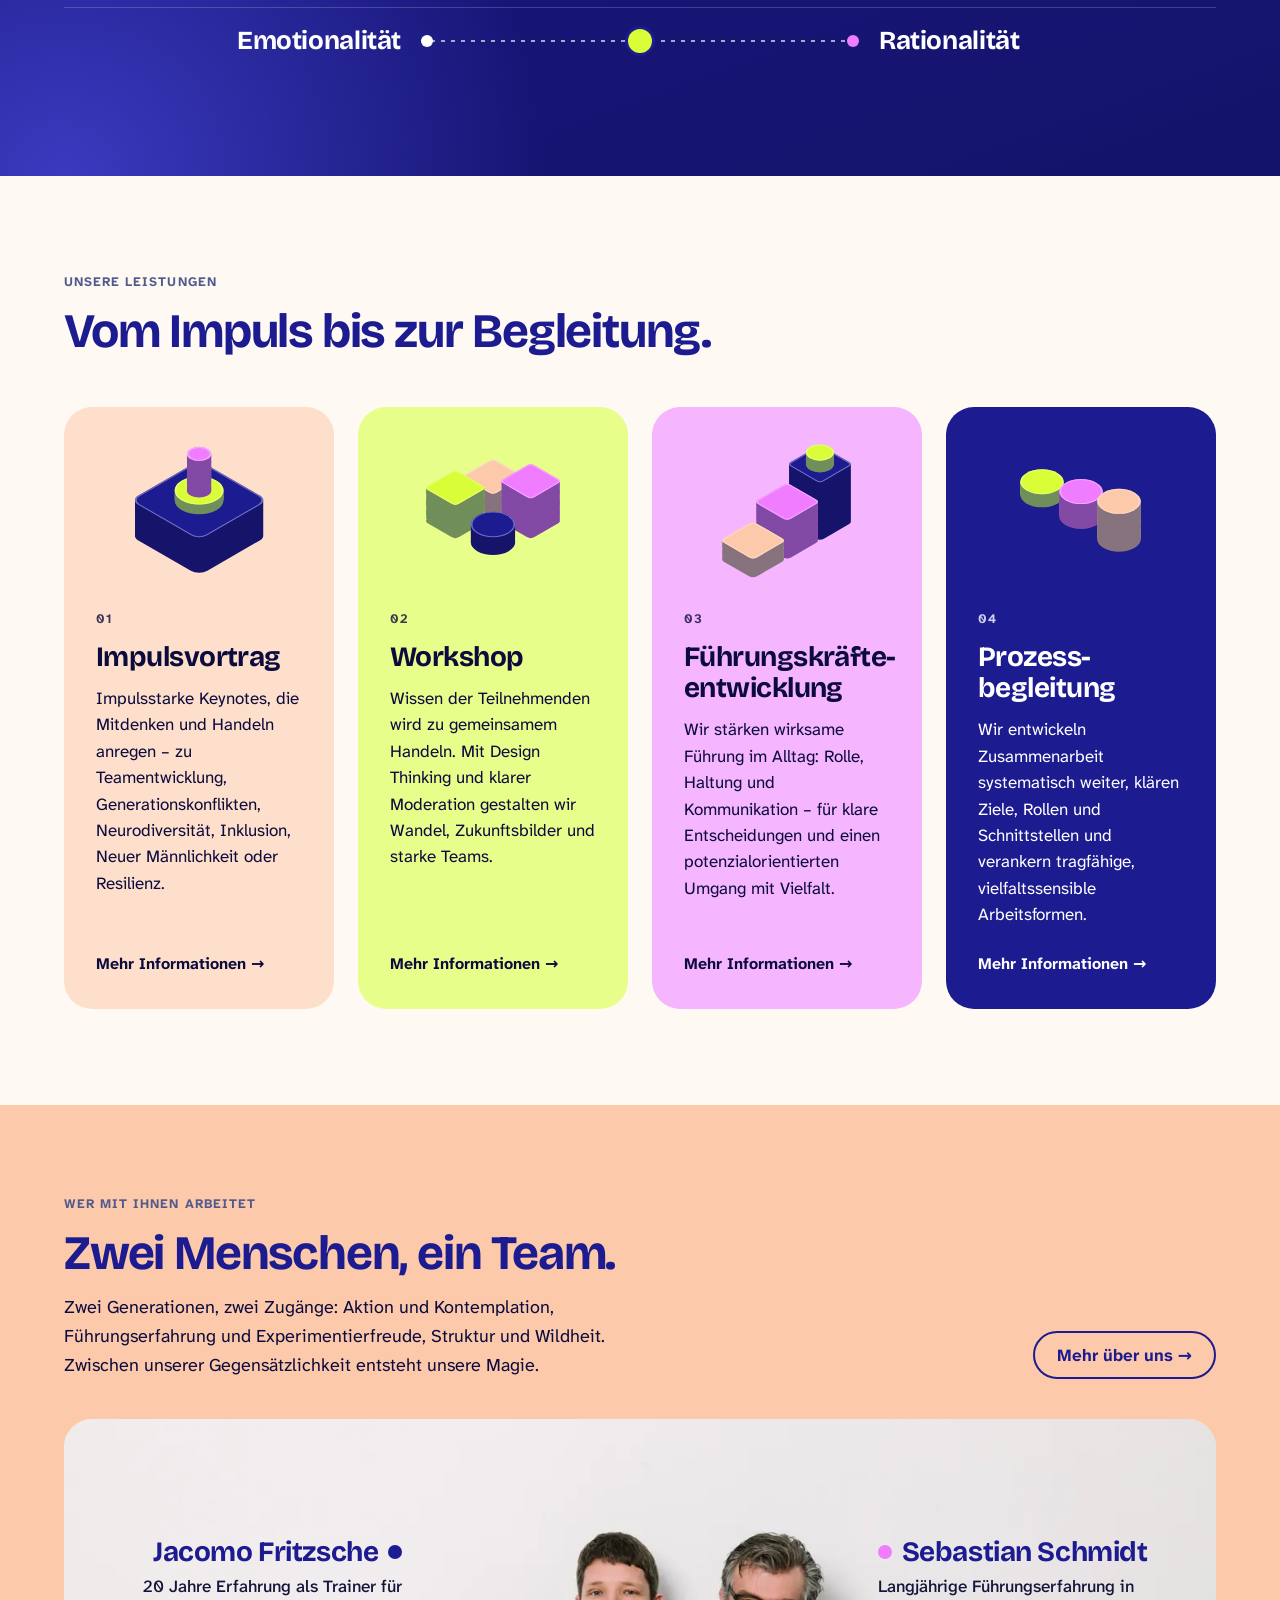
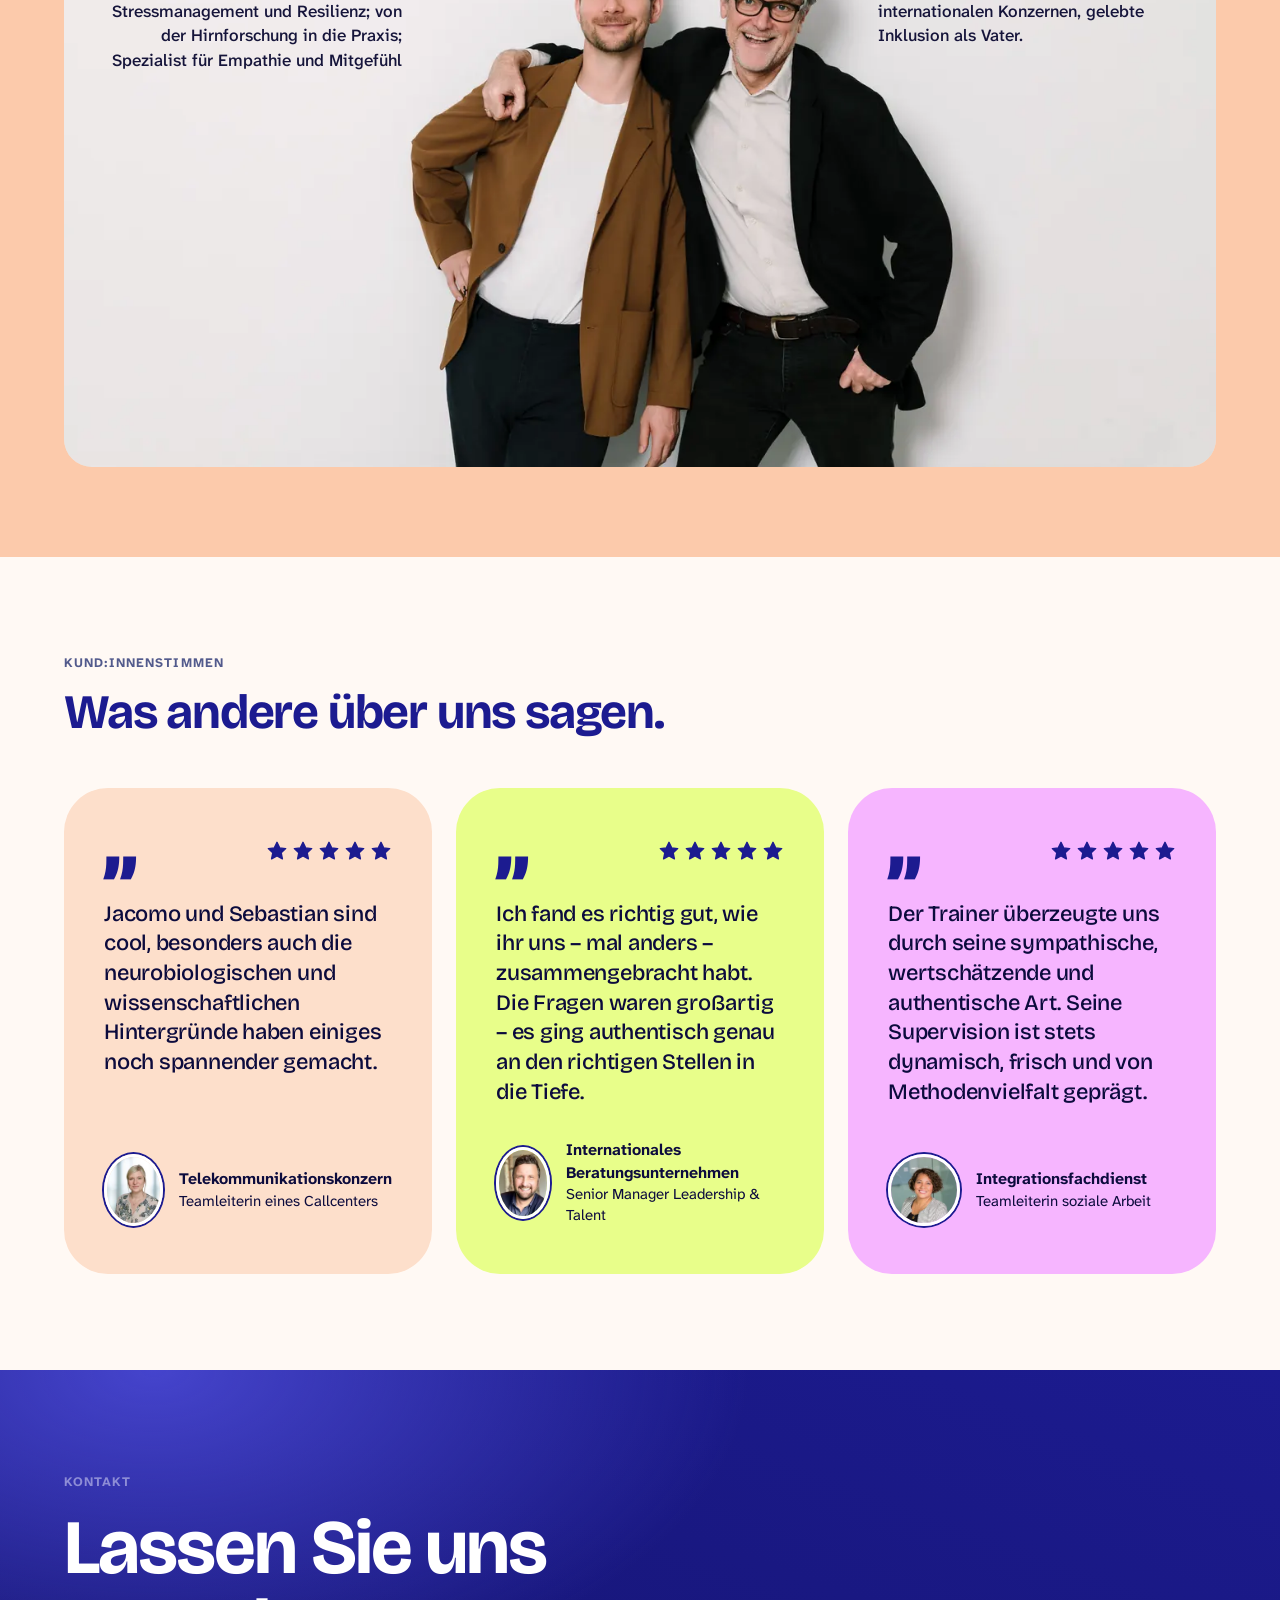
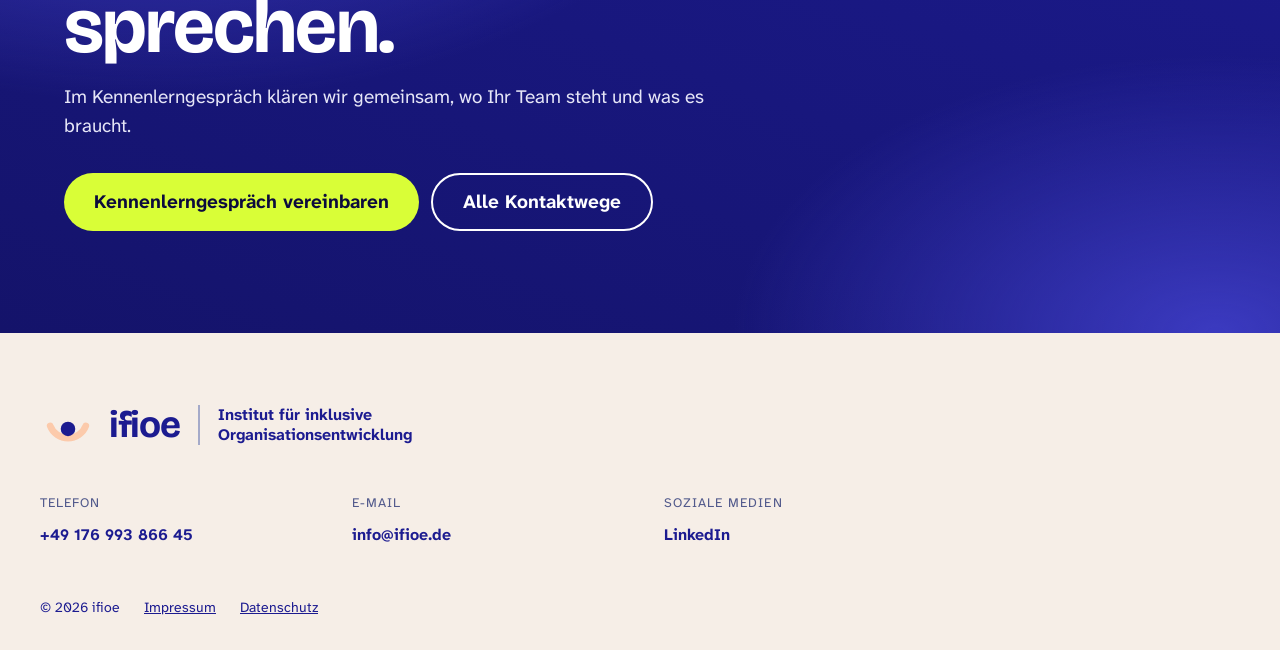
==== commit 120ab51d: "Add files via upload" ====
--- a/index.html
+++ b/index.html
@@ -37,7 +37,7 @@
 <nav class="mnav" id="mobilmenue" aria-label="Mobiles Menü"><a href="index.html" aria-current="page">Start</a><a href="ueber-uns.html">Über uns</a><a href="leistungen.html">Leistungen</a><a href="erfolgsgeschichten.html">Erfolgsgeschichten</a><a href="kontakt.html">Kontakt</a><a class="btn btn--lime" href="https://calendly.com/jacomofritzsche/ifioe-kennenlerngespraech" target="_blank" rel="noopener">Kennenlernen</a></nav>
 </div>
 <main id="inhalt">
-<section class="hero" aria-label="Willkommen"><div class="mix mix--brand "><div class="mix__blobs" aria-hidden="true"><div class="mix__blob"></div><div class="mix__blob"></div><div class="mix__blob"></div><div class="mix__blob"></div><div class="mix__cursor"></div><div class="mix__grain"></div></div><div class="mix__content"><div class="hero__inner"><h1 aria-label="Wir bringen zusammen."><span class="assemble" aria-hidden="true"><span class="from-left">Wir</span> <span class="from-right">bringen</span> <span class="from-left">zusammen.</span></span></h1><p class="hero__sub"><span class="nw">Workshops ·</span> <span class="nw">Führungskräfteentwicklung ·</span> <span class="nw">Prozessbegleitung</span></p><div class="btn-row"><a class="btn btn--lime" href="https://calendly.com/jacomofritzsche/ifioe-kennenlerngespraech" target="_blank" rel="noopener">Kennenlerngespräch vereinbaren</a><a class="btn btn--white" href="leistungen.html">Unsere Leistungen</a></div></div></div></div></section><section class="logos" aria-label="Kund:innen"><div class="wrap eyebrow">Auswahl unserer Kund:innen</div><div class="marquee"><div class="marquee__track"><div class="marquee__item"><picture><source type="image/webp" srcset="bilder/logos/42780583.webp"><img src="bilder/logos/42780583.png" width="136" height="66" style="width:136px;height:66px" alt="Kundenlogo" loading="lazy" decoding="async"></picture></div><div class="marquee__item"><picture><source type="image/webp" srcset="bilder/logos/0fa2449b.webp"><img src="bilder/logos/0fa2449b.png" width="176" height="51" style="width:176px;height:51px" alt="Kundenlogo" loading="lazy" decoding="async"></picture></div><div class="marquee__item"><picture><source type="image/webp" srcset="bilder/logos/b6c5b4f5.webp"><img src="bilder/logos/b6c5b4f5.png" width="157" height="57" style="width:157px;height:57px" alt="Kundenlogo" loading="lazy" decoding="async"></picture></div><div class="marquee__item"><picture><source type="image/webp" srcset="bilder/logos/opr.webp"><img src="bilder/logos/opr.png" width="105" height="76" style="width:105px;height:76px" alt="Kundenlogo" loading="lazy" decoding="async"></picture></div><div class="marquee__item"><picture><source type="image/webp" srcset="bilder/logos/f6c396aa.webp"><img src="bilder/logos/f6c396aa.png" width="171" height="53" style="width:171px;height:53px" alt="Kundenlogo" loading="lazy" decoding="async"></picture></div><div class="marquee__item"><picture><source type="image/webp" srcset="bilder/logos/a66264f9.webp"><img src="bilder/logos/a66264f9.png" width="130" height="69" style="width:130px;height:69px" alt="Kundenlogo" loading="lazy" decoding="async"></picture></div><div class="marquee__item"><picture><source type="image/webp" srcset="bilder/logos/sfbb.webp"><img src="bilder/logos/sfbb.png" width="125" height="72" style="width:125px;height:72px" alt="Kundenlogo" loading="lazy" decoding="async"></picture></div><div class="marquee__item" aria-hidden="true"><picture><source type="image/webp" srcset="bilder/logos/42780583.webp"><img src="bilder/logos/42780583.png" width="136" height="66" style="width:136px;height:66px" alt="" loading="lazy" decoding="async"></picture></div><div class="marquee__item" aria-hidden="true"><picture><source type="image/webp" srcset="bilder/logos/0fa2449b.webp"><img src="bilder/logos/0fa2449b.png" width="176" height="51" style="width:176px;height:51px" alt="" loading="lazy" decoding="async"></picture></div><div class="marquee__item" aria-hidden="true"><picture><source type="image/webp" srcset="bilder/logos/b6c5b4f5.webp"><img src="bilder/logos/b6c5b4f5.png" width="157" height="57" style="width:157px;height:57px" alt="" loading="lazy" decoding="async"></picture></div><div class="marquee__item" aria-hidden="true"><picture><source type="image/webp" srcset="bilder/logos/opr.webp"><img src="bilder/logos/opr.png" width="105" height="76" style="width:105px;height:76px" alt="" loading="lazy" decoding="async"></picture></div><div class="marquee__item" aria-hidden="true"><picture><source type="image/webp" srcset="bilder/logos/f6c396aa.webp"><img src="bilder/logos/f6c396aa.png" width="171" height="53" style="width:171px;height:53px" alt="" loading="lazy" decoding="async"></picture></div><div class="marquee__item" aria-hidden="true"><picture><source type="image/webp" srcset="bilder/logos/a66264f9.webp"><img src="bilder/logos/a66264f9.png" width="130" height="69" style="width:130px;height:69px" alt="" loading="lazy" decoding="async"></picture></div><div class="marquee__item" aria-hidden="true"><picture><source type="image/webp" srcset="bilder/logos/sfbb.webp"><img src="bilder/logos/sfbb.png" width="125" height="72" style="width:125px;height:72px" alt="" loading="lazy" decoding="async"></picture></div><div class="marquee__item" aria-hidden="true"><picture><source type="image/webp" srcset="bilder/logos/42780583.webp"><img src="bilder/logos/42780583.png" width="136" height="66" style="width:136px;height:66px" alt="" loading="lazy" decoding="async"></picture></div><div class="marquee__item" aria-hidden="true"><picture><source type="image/webp" srcset="bilder/logos/0fa2449b.webp"><img src="bilder/logos/0fa2449b.png" width="176" height="51" style="width:176px;height:51px" alt="" loading="lazy" decoding="async"></picture></div><div class="marquee__item" aria-hidden="true"><picture><source type="image/webp" srcset="bilder/logos/b6c5b4f5.webp"><img src="bilder/logos/b6c5b4f5.png" width="157" height="57" style="width:157px;height:57px" alt="" loading="lazy" decoding="async"></picture></div><div class="marquee__item" aria-hidden="true"><picture><source type="image/webp" srcset="bilder/logos/opr.webp"><img src="bilder/logos/opr.png" width="105" height="76" style="width:105px;height:76px" alt="" loading="lazy" decoding="async"></picture></div><div class="marquee__item" aria-hidden="true"><picture><source type="image/webp" srcset="bilder/logos/f6c396aa.webp"><img src="bilder/logos/f6c396aa.png" width="171" height="53" style="width:171px;height:53px" alt="" loading="lazy" decoding="async"></picture></div><div class="marquee__item" aria-hidden="true"><picture><source type="image/webp" srcset="bilder/logos/a66264f9.webp"><img src="bilder/logos/a66264f9.png" width="130" height="69" style="width:130px;height:69px" alt="" loading="lazy" decoding="async"></picture></div><div class="marquee__item" aria-hidden="true"><picture><source type="image/webp" srcset="bilder/logos/sfbb.webp"><img src="bilder/logos/sfbb.png" width="125" height="72" style="width:125px;height:72px" alt="" loading="lazy" decoding="async"></picture></div><div class="marquee__item" aria-hidden="true"><picture><source type="image/webp" srcset="bilder/logos/42780583.webp"><img src="bilder/logos/42780583.png" width="136" height="66" style="width:136px;height:66px" alt="" loading="lazy" decoding="async"></picture></div><div class="marquee__item" aria-hidden="true"><picture><source type="image/webp" srcset="bilder/logos/0fa2449b.webp"><img src="bilder/logos/0fa2449b.png" width="176" height="51" style="width:176px;height:51px" alt="" loading="lazy" decoding="async"></picture></div><div class="marquee__item" aria-hidden="true"><picture><source type="image/webp" srcset="bilder/logos/b6c5b4f5.webp"><img src="bilder/logos/b6c5b4f5.png" width="157" height="57" style="width:157px;height:57px" alt="" loading="lazy" decoding="async"></picture></div><div class="marquee__item" aria-hidden="true"><picture><source type="image/webp" srcset="bilder/logos/opr.webp"><img src="bilder/logos/opr.png" width="105" height="76" style="width:105px;height:76px" alt="" loading="lazy" decoding="async"></picture></div><div class="marquee__item" aria-hidden="true"><picture><source type="image/webp" srcset="bilder/logos/f6c396aa.webp"><img src="bilder/logos/f6c396aa.png" width="171" height="53" style="width:171px;height:53px" alt="" loading="lazy" decoding="async"></picture></div><div class="marquee__item" aria-hidden="true"><picture><source type="image/webp" srcset="bilder/logos/a66264f9.webp"><img src="bilder/logos/a66264f9.png" width="130" height="69" style="width:130px;height:69px" alt="" loading="lazy" decoding="async"></picture></div><div class="marquee__item" aria-hidden="true"><picture><source type="image/webp" srcset="bilder/logos/sfbb.webp"><img src="bilder/logos/sfbb.png" width="125" height="72" style="width:125px;height:72px" alt="" loading="lazy" decoding="async"></picture></div></div></div></section><section class="method" aria-labelledby="methode-h">
+<section class="hero" aria-label="Willkommen"><div class="mix mix--brand "><div class="mix__blobs" aria-hidden="true"><div class="mix__blob"></div><div class="mix__blob"></div><div class="mix__blob"></div><div class="mix__blob"></div><div class="mix__cursor"></div><div class="mix__grain"></div></div><div class="mix__content"><div class="hero__inner"><h1 aria-label="Wir bringen zusammen."><span class="assemble" aria-hidden="true"><span class="from-left">Wir</span> <span class="from-right">bringen</span> <span class="from-left">zusammen.</span></span></h1><p class="hero__sub"><span class="nw">Workshops ·</span> <span class="nw">Führungskräfteentwicklung ·</span> <span class="nw">Prozessbegleitung</span></p><div class="btn-row"><a class="btn btn--lime" href="mailto:info@ifioe.de">Kennenlerngespräch vereinbaren</a><a class="btn btn--white" href="leistungen.html">Unsere Leistungen</a></div></div></div></div></section><section class="logos" aria-label="Kund:innen"><div class="wrap eyebrow">Auswahl unserer Kund:innen</div><div class="marquee"><div class="marquee__track"><div class="marquee__item"><picture><source type="image/webp" srcset="bilder/logos/42780583.webp"><img src="bilder/logos/42780583.png" width="136" height="66" style="width:136px;height:66px" alt="Kundenlogo" loading="lazy" decoding="async"></picture></div><div class="marquee__item"><picture><source type="image/webp" srcset="bilder/logos/0fa2449b.webp"><img src="bilder/logos/0fa2449b.png" width="176" height="51" style="width:176px;height:51px" alt="Kundenlogo" loading="lazy" decoding="async"></picture></div><div class="marquee__item"><picture><source type="image/webp" srcset="bilder/logos/b6c5b4f5.webp"><img src="bilder/logos/b6c5b4f5.png" width="157" height="57" style="width:157px;height:57px" alt="Kundenlogo" loading="lazy" decoding="async"></picture></div><div class="marquee__item"><picture><source type="image/webp" srcset="bilder/logos/opr.webp"><img src="bilder/logos/opr.png" width="105" height="76" style="width:105px;height:76px" alt="Kundenlogo" loading="lazy" decoding="async"></picture></div><div class="marquee__item"><picture><source type="image/webp" srcset="bilder/logos/f6c396aa.webp"><img src="bilder/logos/f6c396aa.png" width="171" height="53" style="width:171px;height:53px" alt="Kundenlogo" loading="lazy" decoding="async"></picture></div><div class="marquee__item"><picture><source type="image/webp" srcset="bilder/logos/a66264f9.webp"><img src="bilder/logos/a66264f9.png" width="130" height="69" style="width:130px;height:69px" alt="Kundenlogo" loading="lazy" decoding="async"></picture></div><div class="marquee__item"><picture><source type="image/webp" srcset="bilder/logos/sfbb.webp"><img src="bilder/logos/sfbb.png" width="125" height="72" style="width:125px;height:72px" alt="Kundenlogo" loading="lazy" decoding="async"></picture></div><div class="marquee__item" aria-hidden="true"><picture><source type="image/webp" srcset="bilder/logos/42780583.webp"><img src="bilder/logos/42780583.png" width="136" height="66" style="width:136px;height:66px" alt="" loading="lazy" decoding="async"></picture></div><div class="marquee__item" aria-hidden="true"><picture><source type="image/webp" srcset="bilder/logos/0fa2449b.webp"><img src="bilder/logos/0fa2449b.png" width="176" height="51" style="width:176px;height:51px" alt="" loading="lazy" decoding="async"></picture></div><div class="marquee__item" aria-hidden="true"><picture><source type="image/webp" srcset="bilder/logos/b6c5b4f5.webp"><img src="bilder/logos/b6c5b4f5.png" width="157" height="57" style="width:157px;height:57px" alt="" loading="lazy" decoding="async"></picture></div><div class="marquee__item" aria-hidden="true"><picture><source type="image/webp" srcset="bilder/logos/opr.webp"><img src="bilder/logos/opr.png" width="105" height="76" style="width:105px;height:76px" alt="" loading="lazy" decoding="async"></picture></div><div class="marquee__item" aria-hidden="true"><picture><source type="image/webp" srcset="bilder/logos/f6c396aa.webp"><img src="bilder/logos/f6c396aa.png" width="171" height="53" style="width:171px;height:53px" alt="" loading="lazy" decoding="async"></picture></div><div class="marquee__item" aria-hidden="true"><picture><source type="image/webp" srcset="bilder/logos/a66264f9.webp"><img src="bilder/logos/a66264f9.png" width="130" height="69" style="width:130px;height:69px" alt="" loading="lazy" decoding="async"></picture></div><div class="marquee__item" aria-hidden="true"><picture><source type="image/webp" srcset="bilder/logos/sfbb.webp"><img src="bilder/logos/sfbb.png" width="125" height="72" style="width:125px;height:72px" alt="" loading="lazy" decoding="async"></picture></div><div class="marquee__item" aria-hidden="true"><picture><source type="image/webp" srcset="bilder/logos/42780583.webp"><img src="bilder/logos/42780583.png" width="136" height="66" style="width:136px;height:66px" alt="" loading="lazy" decoding="async"></picture></div><div class="marquee__item" aria-hidden="true"><picture><source type="image/webp" srcset="bilder/logos/0fa2449b.webp"><img src="bilder/logos/0fa2449b.png" width="176" height="51" style="width:176px;height:51px" alt="" loading="lazy" decoding="async"></picture></div><div class="marquee__item" aria-hidden="true"><picture><source type="image/webp" srcset="bilder/logos/b6c5b4f5.webp"><img src="bilder/logos/b6c5b4f5.png" width="157" height="57" style="width:157px;height:57px" alt="" loading="lazy" decoding="async"></picture></div><div class="marquee__item" aria-hidden="true"><picture><source type="image/webp" srcset="bilder/logos/opr.webp"><img src="bilder/logos/opr.png" width="105" height="76" style="width:105px;height:76px" alt="" loading="lazy" decoding="async"></picture></div><div class="marquee__item" aria-hidden="true"><picture><source type="image/webp" srcset="bilder/logos/f6c396aa.webp"><img src="bilder/logos/f6c396aa.png" width="171" height="53" style="width:171px;height:53px" alt="" loading="lazy" decoding="async"></picture></div><div class="marquee__item" aria-hidden="true"><picture><source type="image/webp" srcset="bilder/logos/a66264f9.webp"><img src="bilder/logos/a66264f9.png" width="130" height="69" style="width:130px;height:69px" alt="" loading="lazy" decoding="async"></picture></div><div class="marquee__item" aria-hidden="true"><picture><source type="image/webp" srcset="bilder/logos/sfbb.webp"><img src="bilder/logos/sfbb.png" width="125" height="72" style="width:125px;height:72px" alt="" loading="lazy" decoding="async"></picture></div><div class="marquee__item" aria-hidden="true"><picture><source type="image/webp" srcset="bilder/logos/42780583.webp"><img src="bilder/logos/42780583.png" width="136" height="66" style="width:136px;height:66px" alt="" loading="lazy" decoding="async"></picture></div><div class="marquee__item" aria-hidden="true"><picture><source type="image/webp" srcset="bilder/logos/0fa2449b.webp"><img src="bilder/logos/0fa2449b.png" width="176" height="51" style="width:176px;height:51px" alt="" loading="lazy" decoding="async"></picture></div><div class="marquee__item" aria-hidden="true"><picture><source type="image/webp" srcset="bilder/logos/b6c5b4f5.webp"><img src="bilder/logos/b6c5b4f5.png" width="157" height="57" style="width:157px;height:57px" alt="" loading="lazy" decoding="async"></picture></div><div class="marquee__item" aria-hidden="true"><picture><source type="image/webp" srcset="bilder/logos/opr.webp"><img src="bilder/logos/opr.png" width="105" height="76" style="width:105px;height:76px" alt="" loading="lazy" decoding="async"></picture></div><div class="marquee__item" aria-hidden="true"><picture><source type="image/webp" srcset="bilder/logos/f6c396aa.webp"><img src="bilder/logos/f6c396aa.png" width="171" height="53" style="width:171px;height:53px" alt="" loading="lazy" decoding="async"></picture></div><div class="marquee__item" aria-hidden="true"><picture><source type="image/webp" srcset="bilder/logos/a66264f9.webp"><img src="bilder/logos/a66264f9.png" width="130" height="69" style="width:130px;height:69px" alt="" loading="lazy" decoding="async"></picture></div><div class="marquee__item" aria-hidden="true"><picture><source type="image/webp" srcset="bilder/logos/sfbb.webp"><img src="bilder/logos/sfbb.png" width="125" height="72" style="width:125px;height:72px" alt="" loading="lazy" decoding="async"></picture></div></div></div></section><section class="method" aria-labelledby="methode-h">
 <div class="wrap method__inner">
 <div class="stack g12"><div class="eyebrow eyebrow--light">Unsere Methode</div>
 <h2 class="h2" id="methode-h"><span class="tw" data-typewriter="Sowohl-als-auch."><span class="tw__ghost" aria-hidden="true">Sowohl-als-auch.</span><span class="tw__live" aria-hidden="true"><span class="tw__text">Sowohl-als-auch.</span><span class="tw__cursor"></span></span><span class="skip-sr" style="position:absolute;width:1px;height:1px;overflow:hidden;clip:rect(0 0 0 0)">Sowohl-als-auch.</span></span></h2></div>
@@ -76,7 +76,7 @@
 <blockquote>Der Trainer überzeugte uns durch seine sympathische, wertschätzende und authentische Art. Seine Supervision ist stets dynamisch, frisch und von Methodenvielfalt geprägt.</blockquote>
 <figcaption><picture><source type="image/webp" srcset="bilder/kunden/kundin-locken-160.webp"><img src="bilder/kunden/kundin-locken-160.jpg" width="72" height="72" alt="" loading="lazy" decoding="async"></picture><span><b>Integrationsfachdienst</b>Teamleiterin soziale Arbeit</span></figcaption></figure></div></section><section class="cta-band" aria-labelledby="kontakt-h"><div class="wrap cta-band__inner">
 <div class="stack g16" style="max-width:680px"><div class="eyebrow eyebrow--light">Kontakt</div><h2 id="kontakt-h">Lassen Sie uns sprechen.</h2><p>Im Kennenlerngespräch klären wir gemeinsam, wo Ihr Team steht und was es braucht.</p></div>
-<div class="btn-row"><a class="btn btn--lime" href="https://calendly.com/jacomofritzsche/ifioe-kennenlerngespraech" target="_blank" rel="noopener">Kennenlerngespräch vereinbaren</a><a class="btn btn--ghost-light" href="kontakt.html">Alle Kontaktwege</a></div></div></section></main>
+<div class="btn-row"><a class="btn btn--lime" href="mailto:info@ifioe.de">Kennenlerngespräch vereinbaren</a><a class="btn btn--ghost-light" href="kontakt.html">Alle Kontaktwege</a></div></div></section></main>
 <footer class="site-foot">
 <div class="site-foot__grid">
 <div class="site-foot__brand" role="img" aria-label="ifioe – Institut für inklusive Organisationsentwicklung"><span class="brand__mark"><svg width="56" height="56" viewBox="0 0 100 100" aria-hidden="true" focusable="false"><path d="M18.2 51.6 A34 34 0 0 0 81.8 51.6" fill="none" stroke="#FCCAAB" stroke-width="12" stroke-linecap="round"/><circle class="ball" cx="50" cy="57" r="13" fill="#1C1B90"/></svg><span class="brand__word">ifioe</span></span><span class="brand__name"><span>Institut für inklusive</span><span>Organisationsentwicklung</span></span></div>
